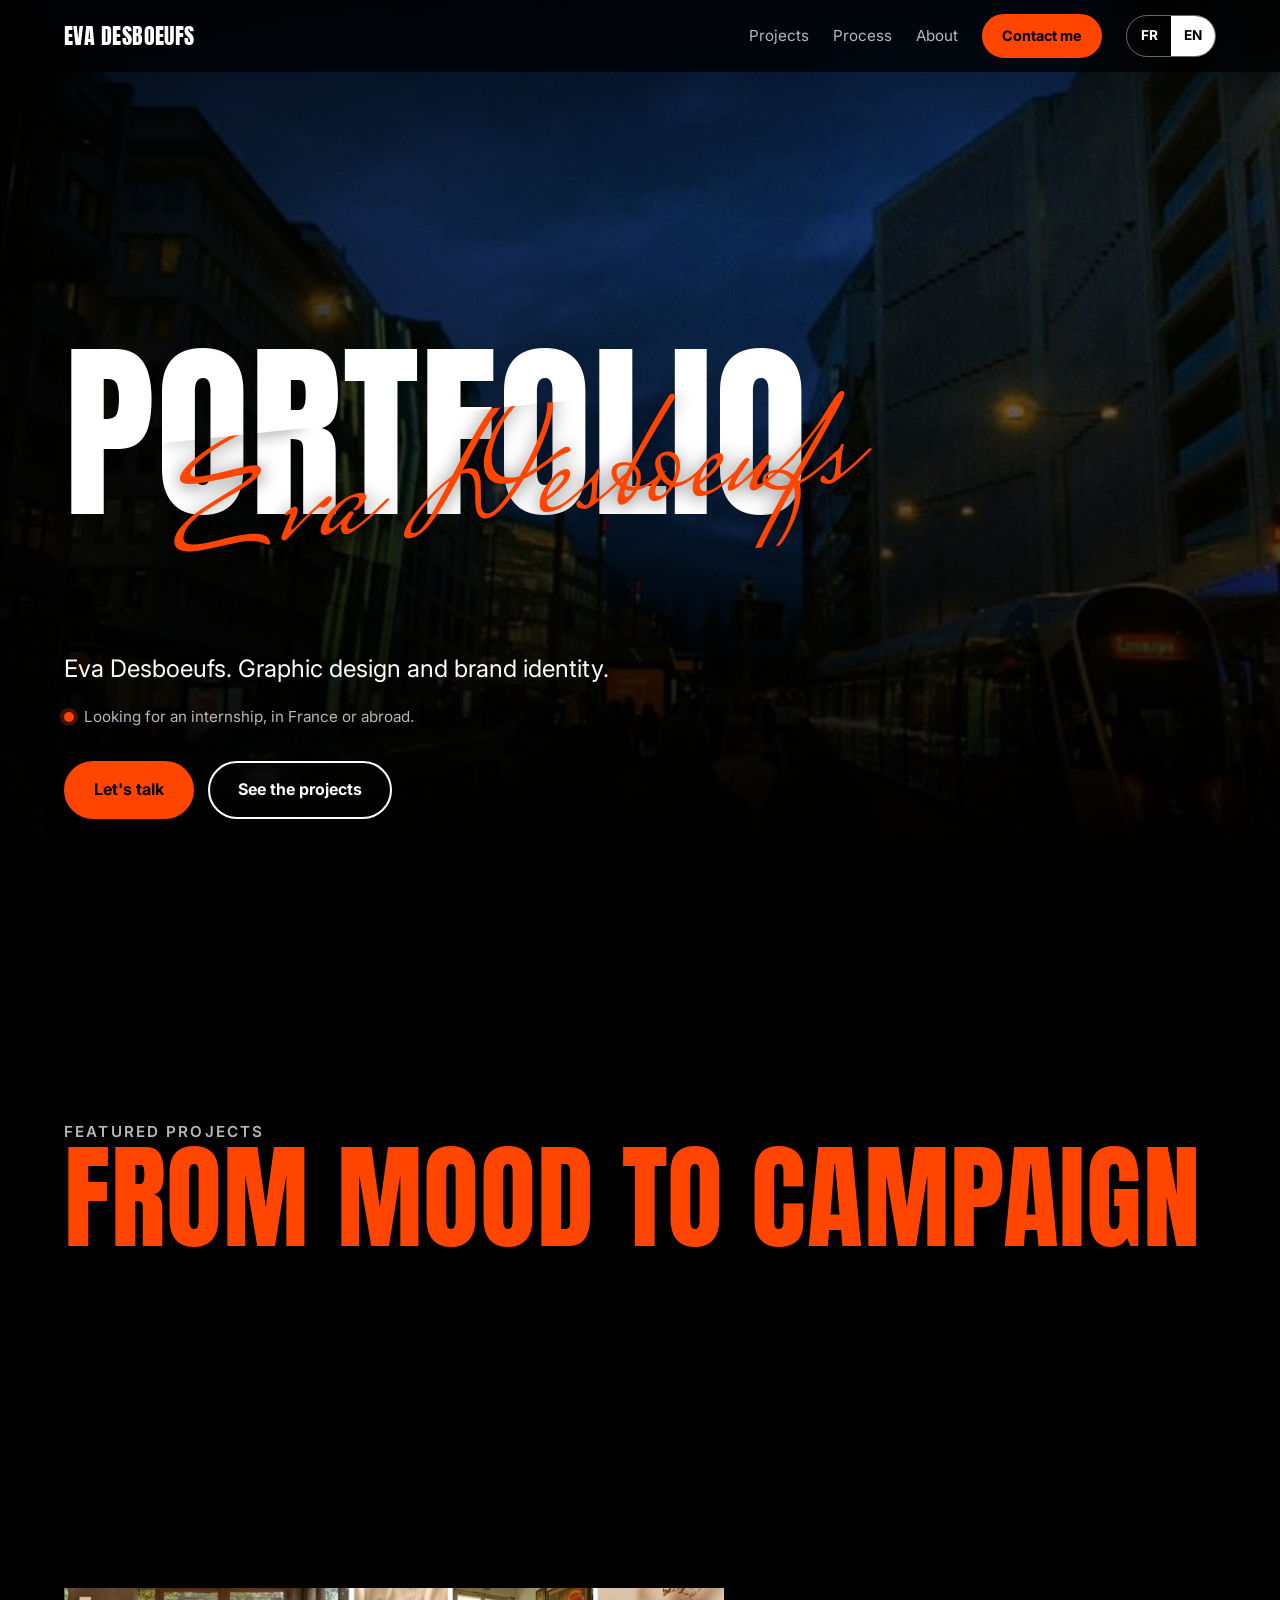
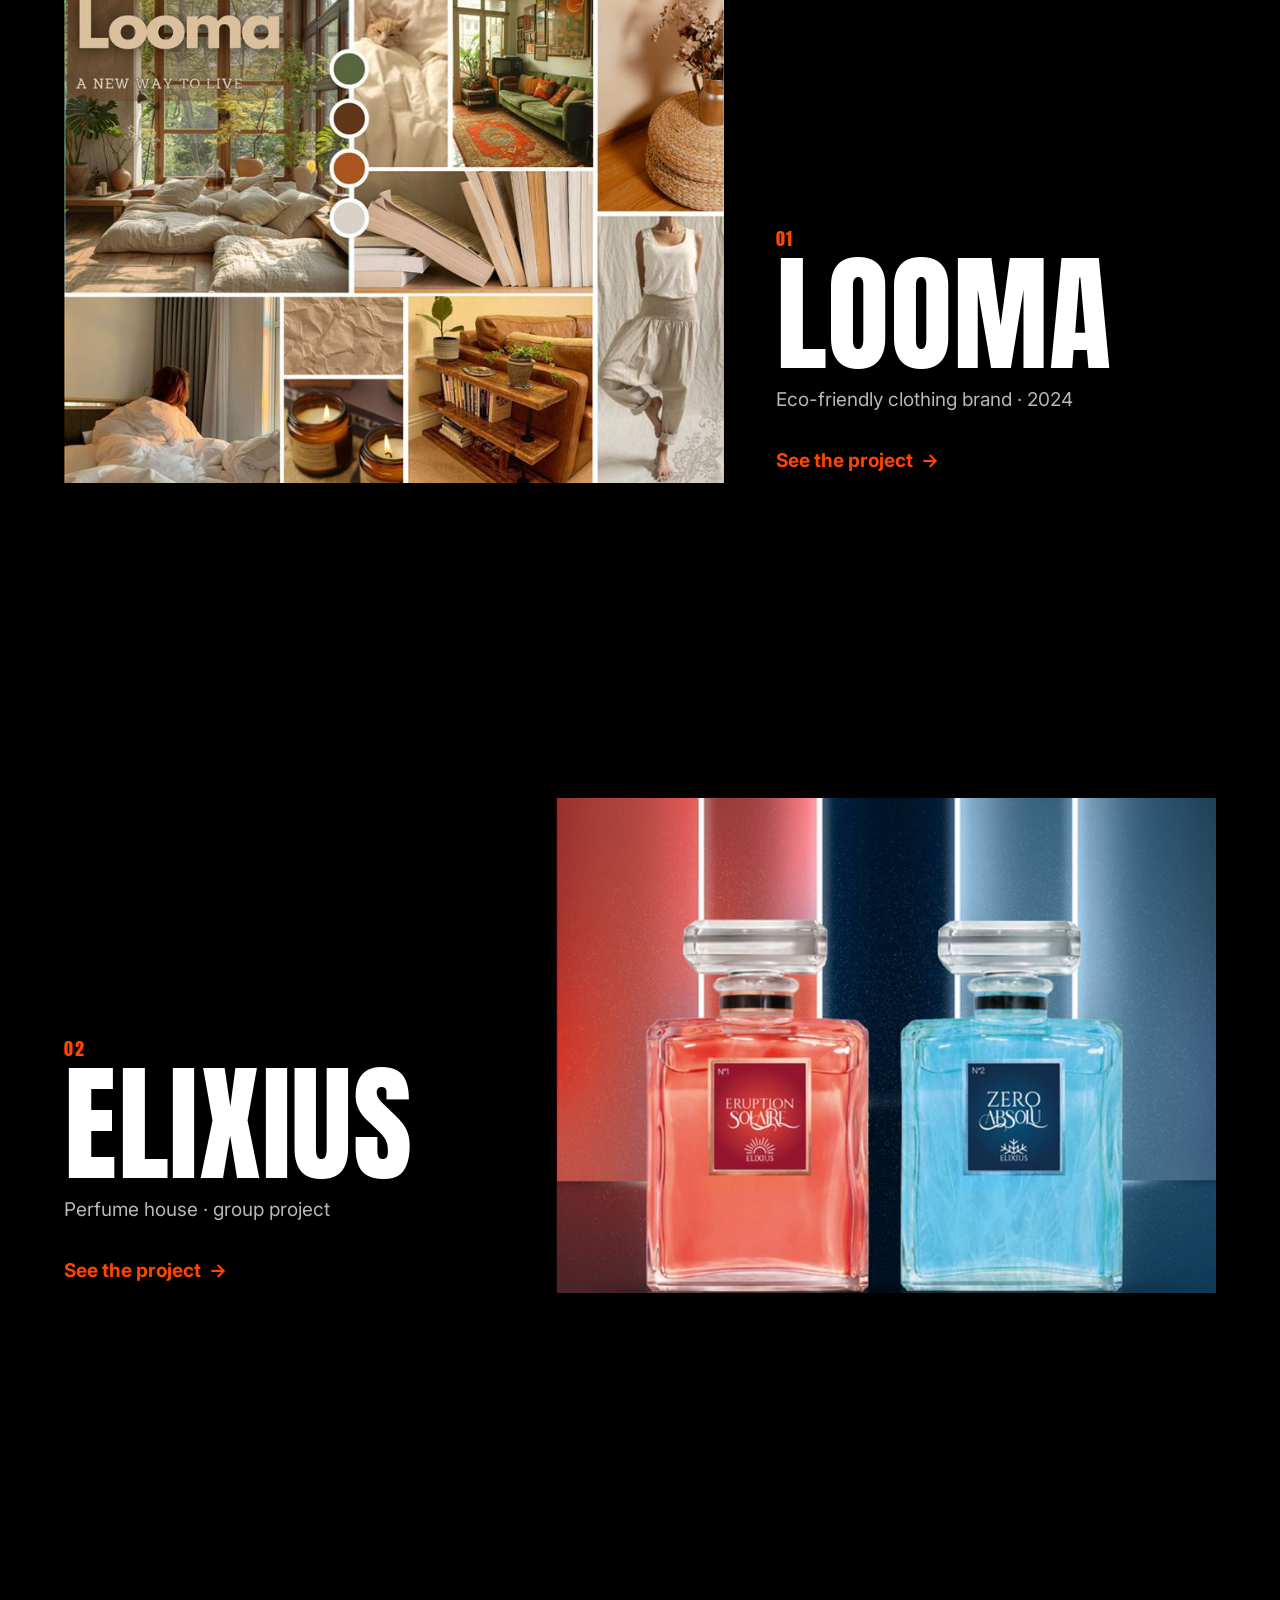
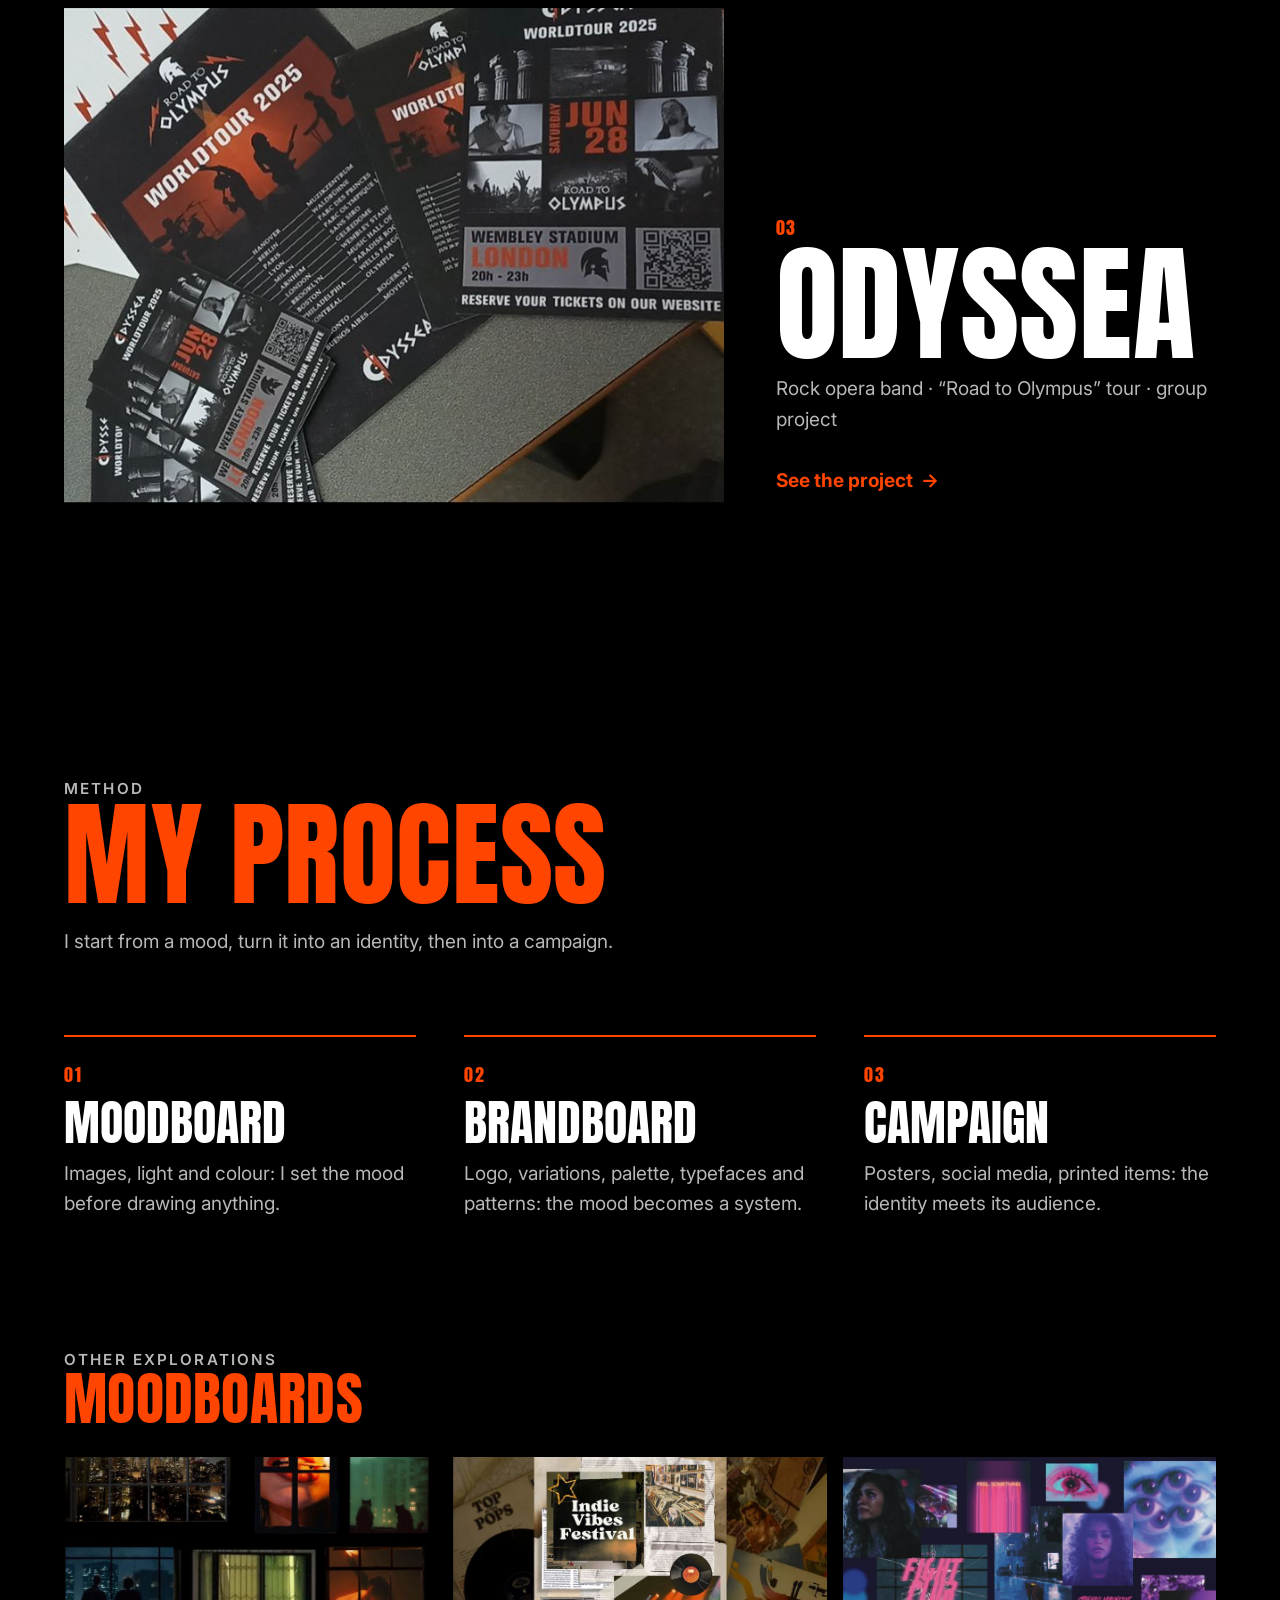
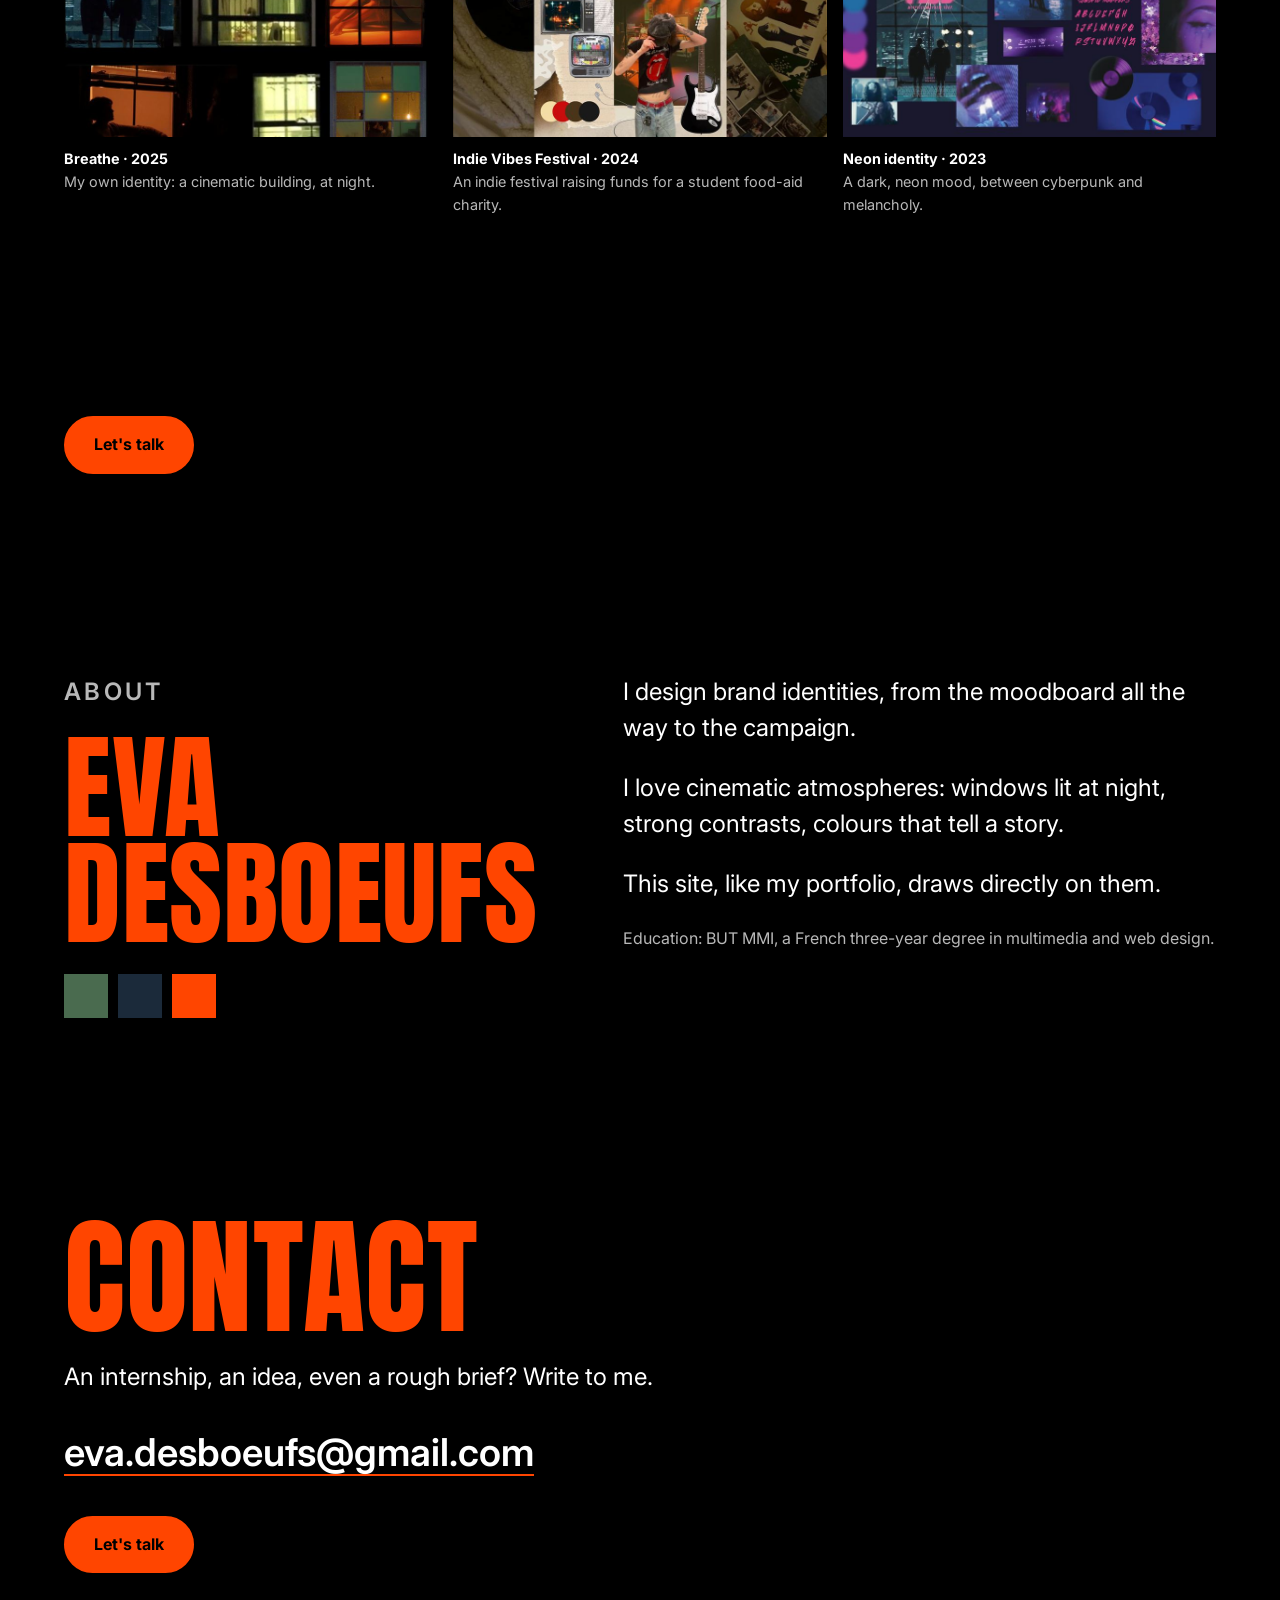
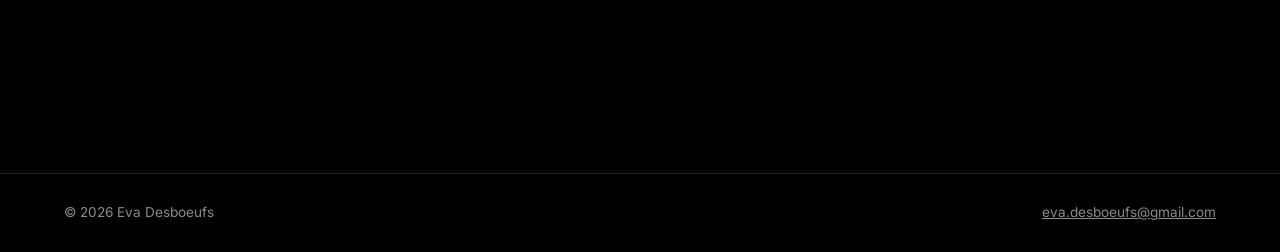
==== en/index.html @ 4890c5b7 "Ajoute la version anglaise complète" ====
<!doctype html>
<html lang="en">
<head>
  <meta charset="utf-8">
  <meta name="viewport" content="width=device-width, initial-scale=1">
  <title>Eva Desboeufs — Graphic design and brand identity</title>
  <meta name="description" content="Portfolio of Eva Desboeufs, graphic designer: brand identities, moodboards, brandboards and campaigns. Looking for an internship, in France or abroad.">
  <link rel="canonical" href="https://eva-desboeufs.github.io/en/">
  <link rel="alternate" hreflang="fr" href="https://eva-desboeufs.github.io/">
  <link rel="alternate" hreflang="en" href="https://eva-desboeufs.github.io/en/">
  <link rel="alternate" hreflang="x-default" href="https://eva-desboeufs.github.io/">

  <meta property="og:type" content="website">
  <meta property="og:locale" content="en_GB">
  <meta property="og:site_name" content="Eva Desboeufs">
  <meta property="og:title" content="Eva Desboeufs — Graphic design and brand identity">
  <meta property="og:description" content="Moodboards, brandboards and campaigns. Looking for an internship, in France or abroad.">
  <meta property="og:url" content="https://eva-desboeufs.github.io/en/">
  <meta property="og:image" content="https://eva-desboeufs.github.io/assets/img/og-image.jpg">
  <meta name="twitter:card" content="summary_large_image">
  <meta name="theme-color" content="#000000">
  <link rel="icon" href="../assets/img/favicon.svg" type="image/svg+xml">

  <link rel="preconnect" href="https://fonts.googleapis.com">
  <link rel="preconnect" href="https://fonts.gstatic.com" crossorigin>
  <link rel="stylesheet" href="https://fonts.googleapis.com/css2?family=Anton&family=Inter:wght@400;600;700&family=Mrs+Saint+Delafield&display=swap">
  <link rel="stylesheet" href="../assets/css/style.css">
  <script>document.documentElement.classList.add("js")</script>
  <script src="../assets/js/main.js" defer></script>
</head>
<body>
  <a class="skip-link" href="#content">Skip to content</a>

  <header class="site-header">
    <a class="site-header__name" href="./">Eva Desboeufs</a>
    <nav class="site-nav" aria-label="Main navigation">
      <a href="#projects">Projects</a>
      <a href="#process">Process</a>
      <a href="#about">About</a>
    </nav>
    <a class="btn btn--small" href="mailto:eva.desboeufs@gmail.com">Contact me</a>
    <div class="lang-switch" aria-label="Language">
      <a href="../" hreflang="fr" lang="fr" data-lang-switch>FR</a>
      <span aria-current="true">EN</span>
    </div>
  </header>

  <main id="content">
    <!-- 1. Hero -->
    <section class="hero">
      <div class="hero__bg">
        <img src="../assets/img/accueil-ville-nuit.jpg" alt="" fetchpriority="high">
      </div>
      <div class="hero__inner">
        <h1 class="hero__title">
          <span class="title-xl">Portfolio</span>
          <span class="signature">Eva Desboeufs</span>
        </h1>
        <p class="hero__lead">Eva Desboeufs. Graphic design and brand identity.</p>
        <!-- TODO: add internship length and start date once known -->
        <p class="hero__status">Looking for an internship, in France or abroad.</p>
        <div class="hero__actions">
          <a class="btn" href="mailto:eva.desboeufs@gmail.com">Let's talk</a>
          <a class="btn btn--ghost" href="#projects">See the projects</a>
        </div>
      </div>
    </section>

    <!-- 2. Featured projects -->
    <section class="section" id="projects" aria-labelledby="projects-title">
      <div class="container">
        <div class="section__head reveal">
          <p class="eyebrow">Featured projects</p>
          <h2 class="title-l" id="projects-title">From mood to campaign</h2>
        </div>

        <article class="feature">
          <a class="feature__media reveal" href="projects/looma/" aria-label="See the Looma project">
            <img src="../assets/img/looma-moodboard-800.jpg" srcset="../assets/img/looma-moodboard-800.jpg 800w, ../assets/img/looma-moodboard.jpg 1600w" sizes="(min-width: 900px) 60vw, 100vw" loading="lazy" decoding="async" alt="Looma moodboard: sunlit interior, linen cushions, plants, candles and beige harem trousers.">
          </a>
          <div class="reveal">
            <span class="feature__num">01</span>
            <h3 class="title-xl feature__title">Looma</h3>
            <p class="feature__tag">Eco-friendly clothing brand · 2024</p>
            <a class="feature__link" href="projects/looma/">See the project <span aria-hidden="true">→</span></a>
          </div>
        </article>

        <article class="feature">
          <a class="feature__media reveal" href="projects/elixius/" aria-label="See the Elixius project">
            <img src="../assets/img/elixius-campagne-contraste-800.jpg" srcset="../assets/img/elixius-campagne-contraste-800.jpg 800w, ../assets/img/elixius-campagne-contraste.jpg 1600w" sizes="(min-width: 900px) 60vw, 100vw" loading="lazy" decoding="async" alt="Elixius “Contrast Collection” poster: a red bottle and a blue bottle between neon lights." style="object-position: 50% 45%">
          </a>
          <div class="reveal">
            <span class="feature__num">02</span>
            <h3 class="title-xl feature__title">Elixius</h3>
            <p class="feature__tag">Perfume house · group project</p>
            <a class="feature__link" href="projects/elixius/">See the project <span aria-hidden="true">→</span></a>
          </div>
        </article>

        <article class="feature">
          <a class="feature__media reveal" href="projects/odyssea/" aria-label="See the Odyssea project">
            <img src="../assets/img/odyssea-campagne-flyers-800.jpg" srcset="../assets/img/odyssea-campagne-flyers-800.jpg 800w, ../assets/img/odyssea-campagne-flyers.jpg 1600w" sizes="(min-width: 900px) 60vw, 100vw" loading="lazy" decoding="async" alt="Printed flyers for the Odyssea “Road to Olympus” tour, black and orange.">
          </a>
          <div class="reveal">
            <span class="feature__num">03</span>
            <h3 class="title-xl feature__title">Odyssea</h3>
            <p class="feature__tag">Rock opera band · “Road to Olympus” tour · group project</p>
            <a class="feature__link" href="projects/odyssea/">See the project <span aria-hidden="true">→</span></a>
          </div>
        </article>
      </div>
    </section>

    <!-- 3. Process -->
    <section class="section" id="process" aria-labelledby="process-title">
      <div class="container">
        <div class="section__head reveal">
          <p class="eyebrow">Method</p>
          <h2 class="title-l" id="process-title">My process</h2>
          <p>I start from a mood, turn it into an identity, then into a campaign.</p>
        </div>
        <ol class="steps">
          <li class="reveal">
            <h3>Moodboard</h3>
            <p>Images, light and colour: I set the mood before drawing anything.</p>
          </li>
          <li class="reveal">
            <h3>Brandboard</h3>
            <p>Logo, variations, palette, typefaces and patterns: the mood becomes a system.</p>
          </li>
          <li class="reveal">
            <h3>Campaign</h3>
            <p>Posters, social media, printed items: the identity meets its audience.</p>
          </li>
        </ol>
        <div class="section__head reveal" style="margin: clamp(80px, 10vw, 140px) 0 32px;">
          <p class="eyebrow">Other explorations</p>
          <h2 class="title-m">Moodboards</h2>
        </div>
        <div class="strip">
          <figure class="reveal">
            <img src="../assets/img/breathe-moodboard-800.jpg" loading="lazy" decoding="async" alt="Breathe moodboard: lit apartment windows at night, silhouettes, orange, green and midnight blue tones.">
            <figcaption><strong>Breathe · 2025</strong>My own identity: a cinematic building, at night.</figcaption>
          </figure>
          <figure class="reveal">
            <img src="../assets/img/indie-vibes-moodboard-800.jpg" loading="lazy" decoding="async" alt="Indie Vibes Festival moodboard: vinyl records, newspaper clippings, retro TVs and a guitar.">
            <figcaption><strong>Indie Vibes Festival · 2024</strong>An indie festival raising funds for a student food-aid charity.</figcaption>
          </figure>
          <figure class="reveal">
            <img src="../assets/img/neon-2023-moodboard-800.jpg" loading="lazy" decoding="async" alt="2023 neon moodboard: pensive portraits, purple and pink lights, cyberpunk mood.">
            <figcaption><strong>Neon identity · 2023</strong>A dark, neon mood, between cyberpunk and melancholy.</figcaption>
          </figure>
        </div>
      </div>
    </section>

    <div class="section">
      <div class="container reveal">
        <a class="btn" href="mailto:eva.desboeufs@gmail.com">Let's talk</a>
      </div>
    </div>

    <!-- 4. About -->
    <section class="section" id="about" aria-labelledby="about-title">
      <div class="container about">
        <div class="reveal">
          <p class="eyebrow">About</p>
          <h2 class="title-l" id="about-title">Eva Desboeufs</h2>
          <div class="swatches" aria-hidden="true">
            <span style="background: var(--green)"></span>
            <span style="background: var(--night)"></span>
            <span style="background: var(--orange)"></span>
          </div>
        </div>
        <div class="reveal">
          <p>I design brand identities, from the moodboard all the way to the campaign.</p>
          <p>I love cinematic atmospheres: windows lit at night, strong contrasts, colours that tell a story.</p>
          <p>This site, like my portfolio, draws directly on them.</p>
          <p class="muted">Education: BUT MMI, a French three-year degree in multimedia and web design.</p>
        </div>
      </div>
    </section>

    <!-- 5. Contact -->
    <section class="section contact" id="contact" aria-labelledby="contact-title">
      <div class="container reveal">
        <h2 class="title-l contact__title" id="contact-title">Contact</h2>
        <p class="hero__lead" style="margin-top: 24px">An internship, an idea, even a rough brief? Write to me.</p>
        <a class="contact__mail" href="mailto:eva.desboeufs@gmail.com">eva.desboeufs@gmail.com</a>
        <div class="contact__links">
          <a class="btn" href="mailto:eva.desboeufs@gmail.com">Let's talk</a>
          <!-- TODO: add the CV once provided:
          <a class="btn btn--ghost" href="../assets/cv/eva-desboeufs-cv-en.pdf">Download my CV</a> -->
        </div>
      </div>
    </section>
  </main>

  <footer class="site-footer">
    <span>© 2026 Eva Desboeufs</span>
    <a href="mailto:eva.desboeufs@gmail.com">eva.desboeufs@gmail.com</a>
  </footer>
</body>
</html>
---- assets/css/style.css ----
/* =========================================================
   Portfolio Eva Desboeufs — feuille de style unique
   Couleurs et polices modifiables dans :root ci-dessous.
   ========================================================= */

:root {
  --black: #000;
  --white: #fff;
  --grey: #b8b8b8;
  --orange: #ff4500;
  --green: #4a6b4f;      /* touche secondaire « Breathe » */
  --night: #1b2a3a;      /* touche secondaire « Breathe » */
  --project: var(--orange); /* redéfinie sur chaque page projet */

  --font-title: "Anton", "Bebas Neue", Impact, sans-serif;
  --font-body: "Inter", system-ui, -apple-system, "Segoe UI", sans-serif;
  --font-script: "Mrs Saint Delafield", "Brush Script MT", cursive;

  --gutter: clamp(16px, 5vw, 64px);
  --max: 1280px;
  --space: clamp(96px, 16vw, 200px);
}

*, *::before, *::after { box-sizing: border-box; }

html { scroll-behavior: smooth; }
@media (prefers-reduced-motion: reduce) { html { scroll-behavior: auto; } }

body {
  margin: 0;
  background: var(--black);
  color: var(--white);
  font-family: var(--font-body);
  font-size: clamp(16px, 1.1vw + 10px, 19px);
  line-height: 1.6;
  -webkit-font-smoothing: antialiased;
  overflow-x: hidden;
}

img { display: block; max-width: 100%; height: auto; }

a { color: inherit; }
a:focus-visible, button:focus-visible {
  outline: 3px solid var(--orange);
  outline-offset: 3px;
}

.skip-link {
  position: absolute; left: 16px; top: -100px; z-index: 100;
  background: var(--orange); color: var(--black); padding: 10px 16px; font-weight: 700;
}
.skip-link:focus { top: 16px; }

.visually-hidden {
  position: absolute; width: 1px; height: 1px; overflow: hidden;
  clip: rect(0 0 0 0); white-space: nowrap;
}

/* ---------- Titres ---------- */
.title-xl, .title-l, .title-m {
  font-family: var(--font-title);
  font-weight: 400;
  text-transform: uppercase;
  line-height: .92;
  letter-spacing: .005em;
  margin: 0;
}
.title-xl { font-size: clamp(64px, 15vw, 220px); }
.title-l  { font-size: clamp(48px, 9vw, 128px); color: var(--orange); }
.title-m  { font-size: clamp(32px, 4.5vw, 60px); color: var(--orange); }

.eyebrow {
  font-weight: 600; font-size: .8em; letter-spacing: .14em;
  text-transform: uppercase; color: var(--grey); margin: 0 0 16px;
}

/* ---------- Boutons ---------- */
.btn {
  display: inline-flex; align-items: center; justify-content: center; gap: .6em;
  min-height: 52px; padding: 14px 28px;
  background: var(--orange); color: var(--black);
  font-weight: 700; font-size: 1rem; text-decoration: none;
  border: 2px solid var(--orange); border-radius: 999px;
  transition: background .2s, color .2s, transform .2s;
}
.btn:hover { background: transparent; color: var(--orange); }
.btn--ghost { background: transparent; color: var(--white); border-color: var(--white); }
.btn--ghost:hover { border-color: var(--orange); }
.btn--small { min-height: 44px; padding: 8px 18px; font-size: .9rem; }

/* ---------- En-tête ---------- */
.site-header {
  position: fixed; inset: 0 0 auto 0; z-index: 50;
  display: flex; align-items: center; gap: 24px;
  padding: 14px var(--gutter);
  background: rgba(0,0,0,.72);
  -webkit-backdrop-filter: blur(10px); backdrop-filter: blur(10px);
}
.site-header__name {
  font-family: var(--font-title); text-transform: uppercase; font-size: 22px;
  text-decoration: none; letter-spacing: .02em; margin-right: auto;
}
.site-nav { display: flex; gap: 24px; }
.site-nav a { text-decoration: none; font-size: .95rem; color: var(--grey); }
.site-nav a:hover { color: var(--white); }

.lang-switch {
  display: inline-flex; border: 1px solid rgba(255,255,255,.4); border-radius: 999px;
  font-size: .85rem; font-weight: 700; overflow: hidden;
}
.lang-switch a, .lang-switch span {
  display: inline-flex; align-items: center; justify-content: center;
  min-width: 44px; min-height: 40px; padding: 0 10px; text-decoration: none;
}
.lang-switch [aria-current] { background: var(--white); color: var(--black); }
.lang-switch a:hover { color: var(--orange); }

@media (max-width: 760px) {
  .site-nav { display: none; }
  .site-header { gap: 10px; }
  .site-header .btn--small { padding: 8px 14px; }
}
@media (max-width: 420px) {
  .site-header { padding-inline: 12px; gap: 8px; }
  .site-header__name { font-size: 17px; }
  .site-header .btn--small { padding: 8px 12px; font-size: .82rem; }
  .lang-switch a, .lang-switch span { min-width: 40px; padding: 0 6px; }
}
.btn { white-space: nowrap; }

/* ---------- Accueil : accroche ---------- */
.hero {
  position: relative; min-height: 100svh;
  display: flex; align-items: flex-end;
  padding: 120px var(--gutter) clamp(48px, 9vh, 96px);
  overflow: hidden;
}
.hero__bg {
  position: absolute; inset: 0; z-index: -1;
}
.hero__bg img { width: 100%; height: 100%; object-fit: cover; object-position: 60% 60%; }
.hero__bg::after {
  content: ""; position: absolute; inset: 0;
  background:
    linear-gradient(to top, #000 4%, rgba(0,0,0,.55) 45%, rgba(0,0,0,.35) 75%, rgba(0,0,0,.7)),
    linear-gradient(to right, rgba(0,0,0,.65), rgba(0,0,0,0) 70%);
}
.hero__inner { width: 100%; max-width: var(--max); margin: 0 auto; }
.hero__title { position: relative; display: inline-block; }
.signature {
  font-family: var(--font-script); color: var(--orange);
  font-size: clamp(64px, 13vw, 200px); line-height: 1; font-weight: 400;
  display: block;
  position: absolute; left: 14%; bottom: -.5em;
  text-shadow: 0 2px 18px rgba(0,0,0,.6);
  white-space: nowrap; transform: rotate(-6deg); transform-origin: left;
  pointer-events: none;
}
.hero__lead {
  margin: clamp(56px, 8vw, 110px) 0 0; max-width: 34em;
  font-size: clamp(18px, 1.6vw + 8px, 24px); line-height: 1.45;
}
.hero__status {
  display: inline-flex; align-items: center; gap: 10px;
  margin: 18px 0 32px; color: var(--grey); font-size: .95rem;
}
.hero__status::before {
  content: ""; width: 10px; height: 10px; border-radius: 50%;
  background: var(--orange); box-shadow: 0 0 0 4px rgba(255,69,0,.25);
}
.hero__actions { display: flex; flex-wrap: wrap; gap: 14px; }

/* Effet signature : le nom se « trace » de gauche à droite, une fois */
.js .signature { clip-path: inset(0 100% 0 0); animation: write 1.8s .5s cubic-bezier(.6,.1,.3,1) forwards; }
@keyframes write { to { clip-path: inset(0 -10% 0 0); } }

/* ---------- Sections ---------- */
.section { padding: var(--space) var(--gutter) 0; }
.container { max-width: var(--max); margin: 0 auto; }
.section__head { margin-bottom: clamp(40px, 6vw, 80px); }
.section__head p { color: var(--grey); max-width: 36em; margin: 20px 0 0; }

/* Projets phares : un par écran */
.feature {
  display: grid; gap: clamp(24px, 4vw, 56px);
  grid-template-columns: 1fr; align-items: end;
  min-height: 90svh; padding: 6vh 0;
}
@media (min-width: 900px) {
  .feature { grid-template-columns: 1.5fr 1fr; }
  .feature:nth-of-type(even) { grid-template-columns: 1fr 1.5fr; }
  .feature:nth-of-type(even) .feature__media { order: 2; }
}
.feature__media {
  display: block; overflow: hidden; position: relative;
  outline: 1px solid transparent; transition: outline-color .3s, box-shadow .3s;
}
.feature__media img {
  width: 100%; aspect-ratio: 4 / 3; object-fit: cover;
  transition: transform .8s cubic-bezier(.2,.7,.2,1);
}
.feature__media:hover img, .feature__media:focus-visible img { transform: scale(1.04); }
.feature__media:hover, .feature__media:focus-visible { box-shadow: 0 0 0 2px var(--orange), 0 0 40px rgba(255,69,0,.35); }
.feature__num { font-family: var(--font-title); color: var(--orange); font-size: 1.1rem; letter-spacing: .1em; }
.feature__title { font-size: clamp(56px, 10vw, 140px); color: var(--white); }
.feature__tag { color: var(--grey); margin: 12px 0 24px; }
.feature__link {
  color: var(--orange); font-weight: 700; text-decoration: none;
  display: inline-flex; align-items: center; gap: 8px; min-height: 44px;
}
.feature__link:hover { text-decoration: underline; text-underline-offset: 4px; }

/* Processus */
.steps {
  list-style: none; padding: 0; margin: 0;
  display: grid; gap: clamp(32px, 4vw, 48px);
  grid-template-columns: repeat(auto-fit, minmax(240px, 1fr));
  counter-reset: step;
}
.steps li { border-top: 2px solid var(--orange); padding-top: 24px; }
.steps li::before {
  counter-increment: step; content: "0" counter(step);
  font-family: var(--font-title); color: var(--orange); font-size: 1.1rem; letter-spacing: .1em;
}
.steps h3 { font-family: var(--font-title); font-weight: 400; text-transform: uppercase; font-size: clamp(32px, 4vw, 48px); margin: 8px 0 12px; line-height: 1; }
.steps p { color: var(--grey); margin: 0; }

/* Explorations (autres moodboards) */
.strip {
  display: grid; gap: 16px;
  grid-template-columns: repeat(auto-fit, minmax(260px, 1fr));
}
.strip figure { margin: 0; }
.strip img { width: 100%; aspect-ratio: 4 / 3; object-fit: cover; }
.strip figcaption { color: var(--grey); font-size: .9rem; margin-top: 10px; }
.strip figcaption strong { color: var(--white); display: block; }

/* À propos */
.about { display: grid; gap: clamp(32px, 5vw, 80px); }
@media (min-width: 900px) { .about { grid-template-columns: 1fr 1.2fr; align-items: start; } }
.about p { font-size: clamp(18px, 1.4vw + 8px, 24px); line-height: 1.5; margin: 0 0 1em; }
.about .muted { color: var(--grey); font-size: 1rem; }
.swatches { display: flex; gap: 10px; margin-top: 28px; }
.swatches span { width: 44px; height: 44px; }

/* Contact / fin de page */
.contact { text-align: left; padding-bottom: var(--space); }
.contact__title { font-size: clamp(48px, 10vw, 150px); }
.contact__mail {
  display: inline-block; margin: 28px 0 32px;
  font-size: clamp(20px, 3vw, 40px); font-weight: 600; color: var(--white);
  text-decoration: underline; text-decoration-color: var(--orange);
  text-underline-offset: 8px; text-decoration-thickness: 2px; word-break: break-word;
}
.contact__mail:hover { color: var(--orange); }
.contact__links { display: flex; flex-wrap: wrap; gap: 14px; }

.site-footer {
  border-top: 1px solid #222; padding: 28px var(--gutter);
  color: #8a8a8a; font-size: .85rem;
  display: flex; flex-wrap: wrap; gap: 12px; justify-content: space-between;
}
.site-footer a { color: inherit; }

/* ---------- Page projet ---------- */
.project-hero { position: relative; padding-top: 0; }
.project-hero__img { width: 100%; height: min(88svh, 900px); object-fit: cover; }
.project-hero__text {
  padding: 32px var(--gutter) 0; max-width: var(--max); margin: 0 auto;
}
.project-hero__text .title-xl { color: var(--white); }
.project-hero__meta { color: var(--grey); margin-top: 12px; }
.project-hero__meta b { color: var(--project); font-weight: 600; }

.context {
  max-width: 40em; font-size: clamp(19px, 1.5vw + 8px, 26px); line-height: 1.5;
}
.context p { margin: 0 0 1em; }

.chapter { padding-top: var(--space); }
.chapter__label {
  display: flex; align-items: baseline; gap: 16px; margin-bottom: 32px;
}
.chapter__label span { font-family: var(--font-title); color: var(--project); font-size: 1.2rem; letter-spacing: .1em; }
.chapter__label h2 { color: var(--orange); }
.chapter__intro { color: var(--grey); max-width: 36em; margin: -12px 0 36px; }

/* Rythme alterné : pleine largeur / deux côte à côte / détail */
.gallery { display: grid; gap: clamp(12px, 2vw, 24px); }
.gallery figure { margin: 0; overflow: hidden; background: #0d0d0d; }
.gallery img { width: 100%; height: 100%; object-fit: cover; transition: transform .8s cubic-bezier(.2,.7,.2,1); }
.gallery figure:hover img { transform: scale(1.025); }
.gallery--pair { grid-template-columns: 1fr; }
@media (min-width: 760px) { .gallery--pair { grid-template-columns: 1fr 1fr; } }
.gallery--trio { grid-template-columns: 1fr; }
@media (min-width: 760px) { .gallery--trio { grid-template-columns: repeat(3, 1fr); } }
.gallery--detail { max-width: 860px; margin-inline: auto; }
.gallery--contain img { object-fit: contain; }
.gallery + .gallery { margin-top: clamp(12px, 2vw, 24px); }

.project-swatches { display: flex; gap: 8px; margin-top: 24px; }
.project-swatches span { width: 36px; height: 36px; border: 1px solid rgba(255,255,255,.15); }

.next-project {
  display: flex; justify-content: space-between; flex-wrap: wrap; gap: 16px;
  padding-top: 32px; border-top: 1px solid #222; margin-top: 48px;
}
.next-project a { color: var(--grey); text-decoration: none; min-height: 44px; display: inline-flex; align-items: center; }
.next-project a:hover { color: var(--orange); }

/* ---------- Révélation au défilement ---------- */
.js .reveal { opacity: 0; transform: translateY(28px); transition: opacity .9s ease, transform .9s cubic-bezier(.2,.7,.2,1); }
.js .reveal.is-visible { opacity: 1; transform: none; }

/* ---------- Réduction des animations ---------- */
@media (prefers-reduced-motion: reduce) {
  *, *::before, *::after { animation: none !important; transition: none !important; }
  .js .reveal { opacity: 1; transform: none; }
  .js .signature { clip-path: none; }
  .feature__media:hover img, .gallery figure:hover img { transform: none; }
}
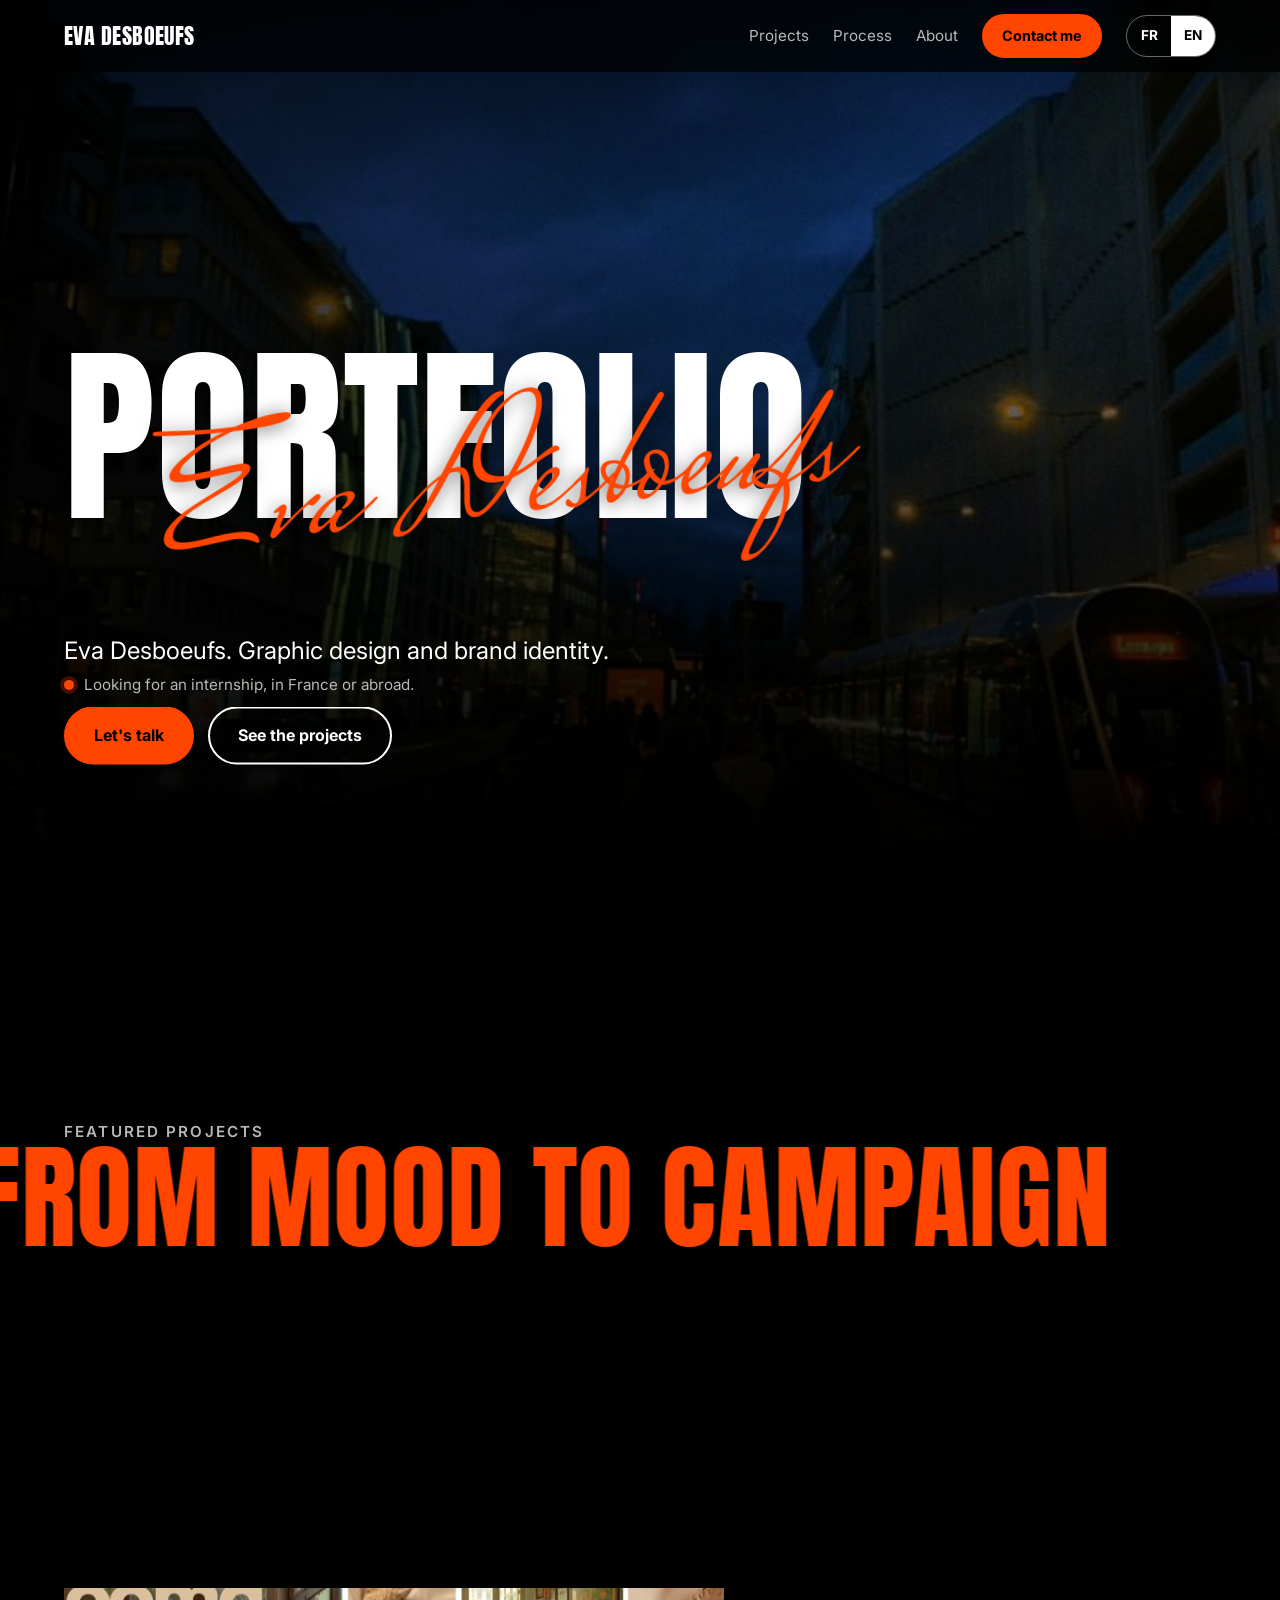
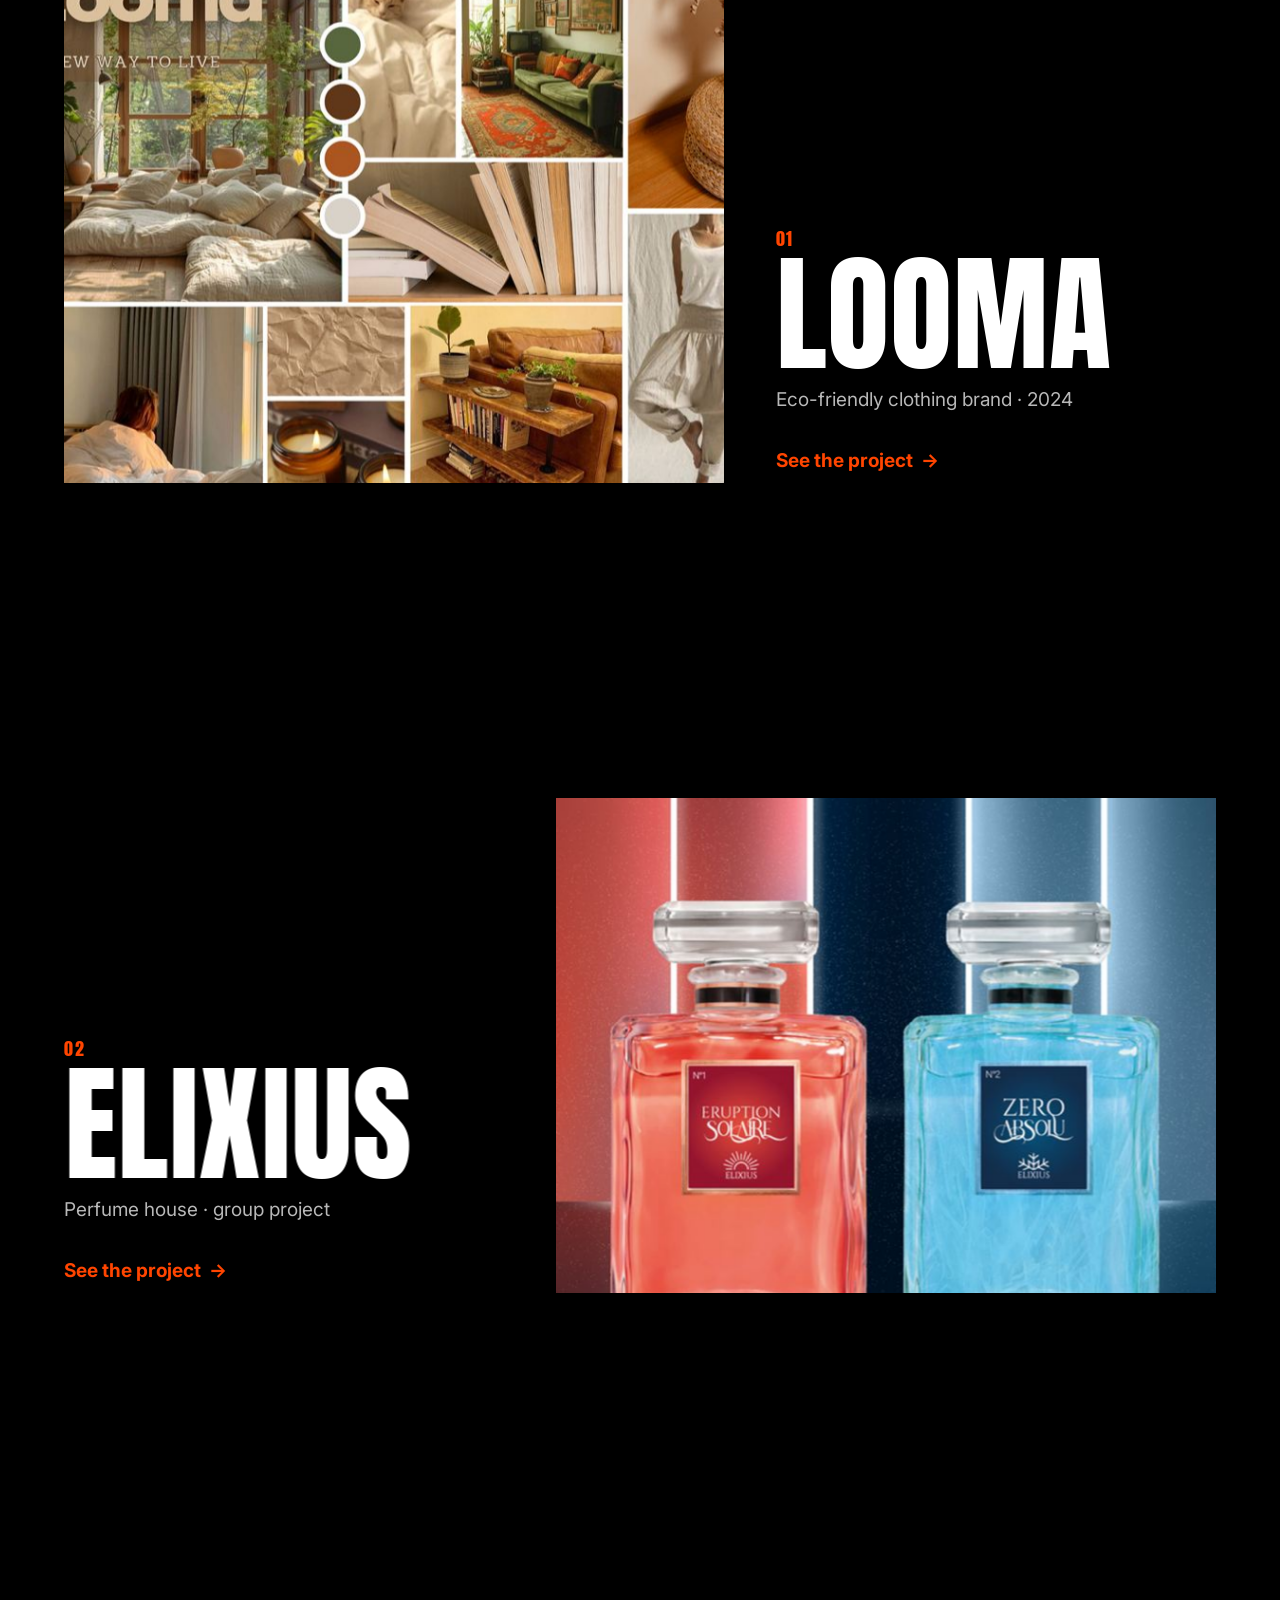
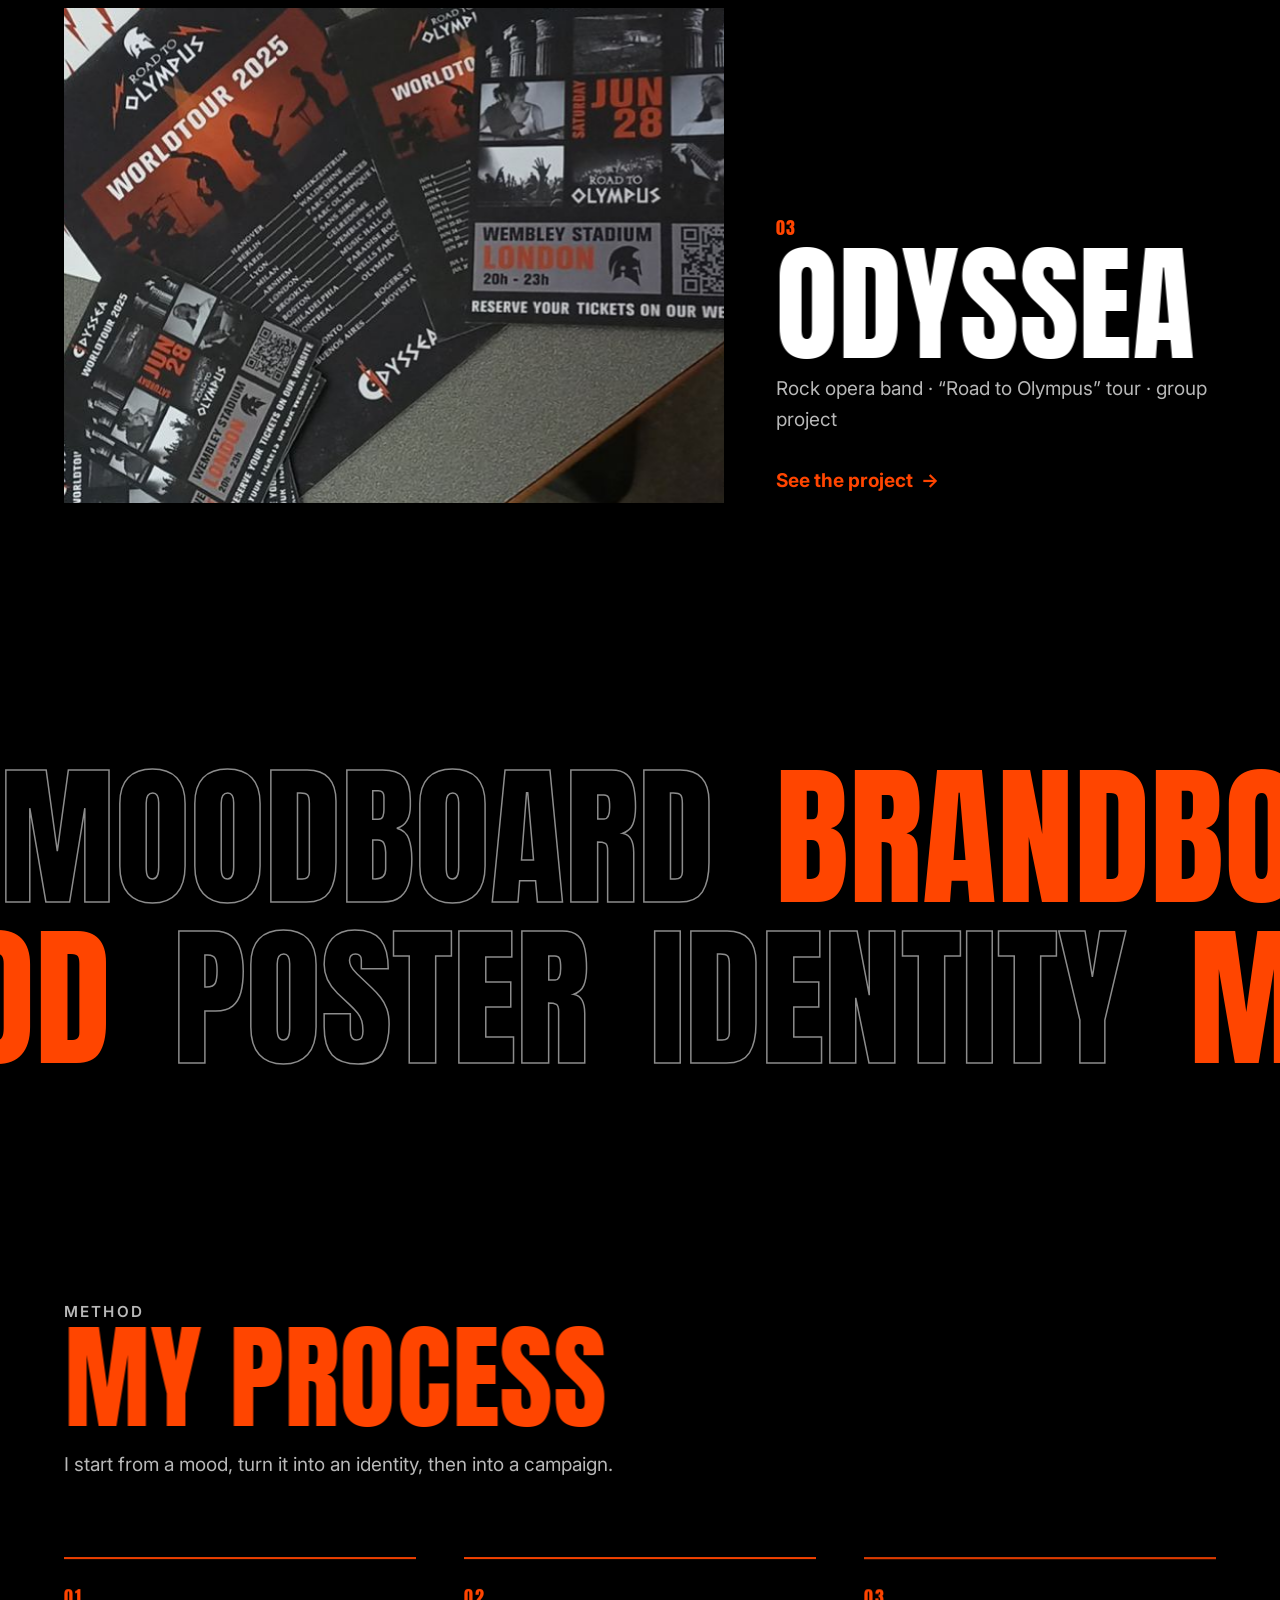
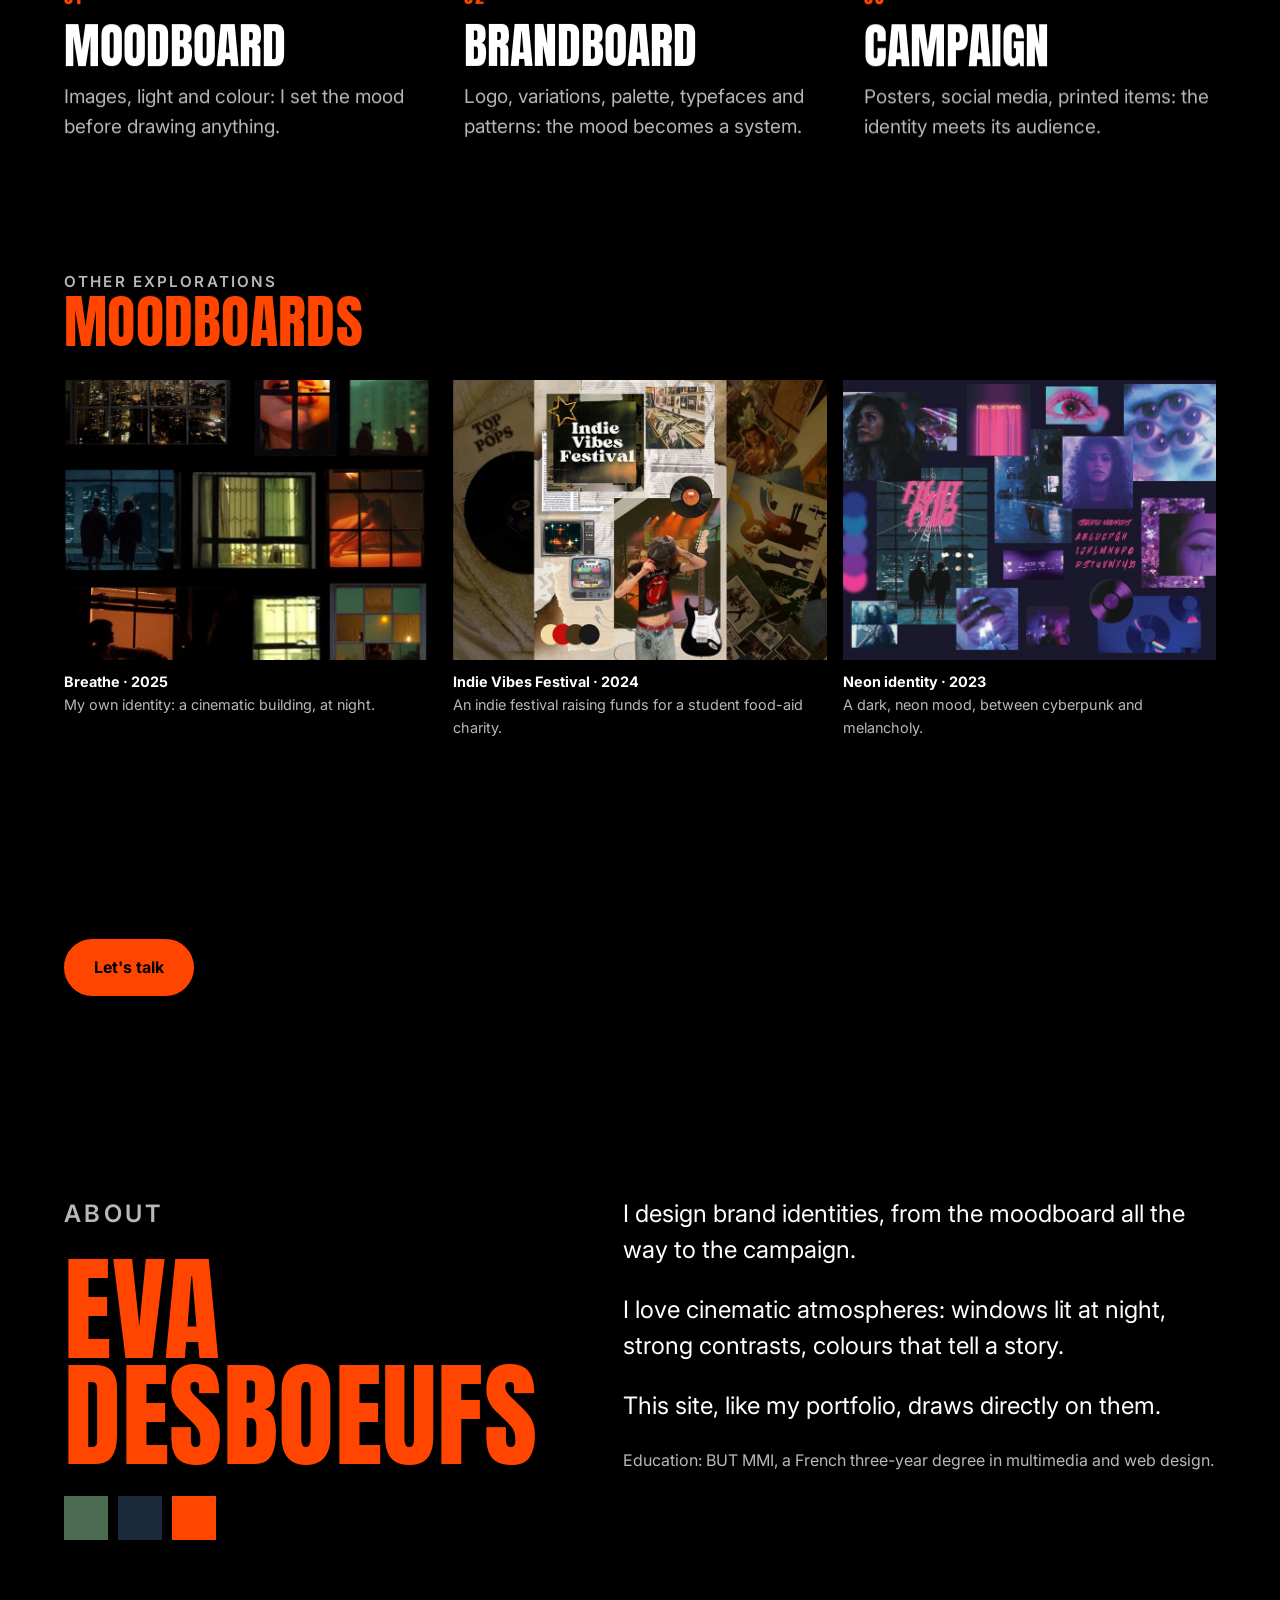
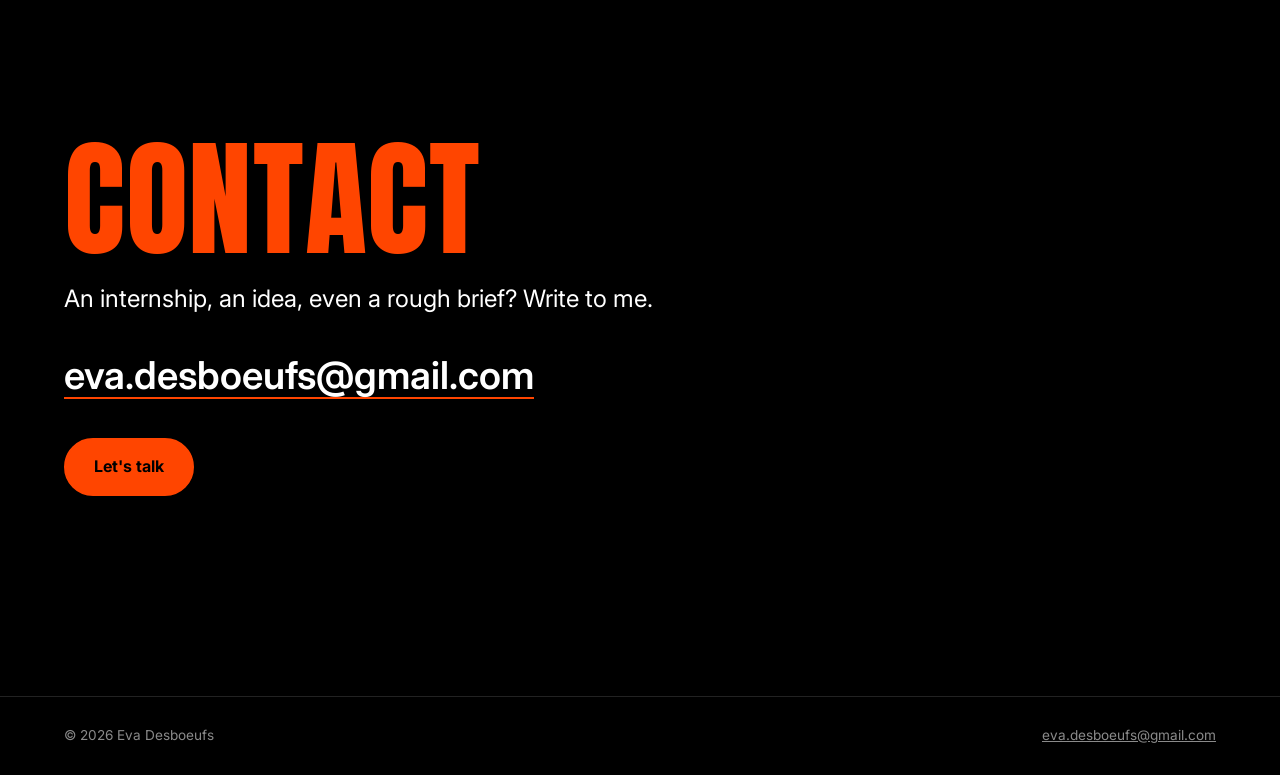
==== commit f45a52c3: "Rend le site plus dynamique et corrige le nom manuscrit coupé Images dévoilées en rideau (directions" ====
--- a/en/index.html
+++ b/en/index.html
@@ -111,6 +111,12 @@
         </article>
       </div>
     </section>
+
+    <!-- Band that moves with the page (decorative) -->
+    <div class="marquee" aria-hidden="true">
+      <div class="marquee__row marquee__row--a"><span>Moodboard</span><span>Brandboard</span><span>Campaign</span><span>Moodboard</span><span>Brandboard</span><span>Campaign</span></div>
+      <div class="marquee__row marquee__row--b"><span>Identity</span><span>Mood</span><span>Poster</span><span>Identity</span><span>Mood</span><span>Poster</span></div>
+    </div>
 
     <!-- 3. Process -->
     <section class="section" id="process" aria-labelledby="process-title">
--- a/assets/css/style.css
+++ b/assets/css/style.css
@@ -149,9 +149,9 @@
 .hero__title { position: relative; display: inline-block; }
 .signature {
   font-family: var(--font-script); color: var(--orange);
-  font-size: clamp(64px, 13vw, 200px); line-height: 1; font-weight: 400;
-  display: block;
-  position: absolute; left: 14%; bottom: -.5em;
+  font-size: clamp(64px, 13vw, 200px); line-height: 1.6; font-weight: 400;
+  display: block; padding: 0 .3em 0 .1em;
+  position: absolute; left: 12%; bottom: -.8em;
   text-shadow: 0 2px 18px rgba(0,0,0,.6);
   white-space: nowrap; transform: rotate(-6deg); transform-origin: left;
   pointer-events: none;
@@ -171,8 +171,8 @@
 .hero__actions { display: flex; flex-wrap: wrap; gap: 14px; }
 
 /* Effet signature : le nom se « trace » de gauche à droite, une fois */
-.js .signature { clip-path: inset(0 100% 0 0); animation: write 1.8s .5s cubic-bezier(.6,.1,.3,1) forwards; }
-@keyframes write { to { clip-path: inset(0 -10% 0 0); } }
+.js .signature { clip-path: inset(-60% 100% -60% -20%); animation: write 1.8s .5s cubic-bezier(.6,.1,.3,1) forwards; }
+@keyframes write { to { clip-path: inset(-60% -20% -60% -20%); } }
 
 /* ---------- Sections ---------- */
 .section { padding: var(--space) var(--gutter) 0; }
@@ -312,10 +312,68 @@
 .js .reveal { opacity: 0; transform: translateY(28px); transition: opacity .9s ease, transform .9s cubic-bezier(.2,.7,.2,1); }
 .js .reveal.is-visible { opacity: 1; transform: none; }
 
+/* ---------- Mouvement : apparitions d'images ----------
+   Le script ajoute .reveal-media et data-dir (up, left, right, down, center)
+   aux images. L'image se dévoile comme un rideau tout en dézoomant. */
+main { overflow-x: clip; }
+.js .reveal-media { clip-path: inset(100% 0 0 0); transition: clip-path 1.3s cubic-bezier(.77,0,.18,1); }
+.js .reveal-media[data-dir="left"]   { clip-path: inset(0 100% 0 0); }
+.js .reveal-media[data-dir="right"]  { clip-path: inset(0 0 0 100%); }
+.js .reveal-media[data-dir="down"]   { clip-path: inset(0 0 100% 0); }
+.js .reveal-media[data-dir="center"] { clip-path: inset(50% 50% 50% 50%); }
+.js .reveal-media.is-visible { clip-path: inset(0 0 0 0); }
+.js .reveal-media img { transform: scale(1.35); transition: transform 1.8s cubic-bezier(.2,.7,.2,1); }
+.js .reveal-media.is-visible img { transform: scale(var(--img-scale, 1)); }
+.js .feature__media.reveal-media img { --img-scale: 1.15; }  /* marge pour la parallaxe interne */
+.js .project-hero__media img { transform: scale(1.15); animation: hero-in 1.6s cubic-bezier(.2,.7,.2,1) both; }
+@keyframes hero-in { from { transform: scale(1.35); opacity: 0; } }
+.hero__title .title-xl { display: block; }
+.js .hero__bg img { animation: hero-in 2.2s cubic-bezier(.2,.7,.2,1) both; }
+.js .feature__media.reveal-media:hover img { transform: scale(1.2); }
+.js .gallery figure.reveal-media:hover img { transform: scale(1.03); }
+
+/* Textes qui glissent depuis le côté */
+.js .reveal[data-dir="left"]  { transform: translateX(-60px); }
+.js .reveal[data-dir="right"] { transform: translateX(60px); }
+.js .reveal.is-visible[data-dir] { transform: none; }
+
+/* Titres lettre par lettre */
+.split { display: inline-block; }
+.split .char { display: inline-block; white-space: pre; }
+.js .split .char {
+  transform: translateY(105%) rotate(6deg); opacity: 0;
+  transition: transform .9s cubic-bezier(.2,.8,.2,1), opacity .6s ease;
+  transition-delay: calc(var(--i) * 45ms);
+}
+.js .split.is-visible .char { transform: none; opacity: 1; }
+.split-mask { display: inline-block; overflow: hidden; padding: .06em .04em 0; margin: -.06em -.04em 0; vertical-align: bottom; }
+
+/* Parallaxe : le script règle --py / --px ; on utilise la propriété
+   « translate » pour ne pas gêner les autres transformations. */
+[data-speed], [data-x] { translate: var(--px, 0) var(--py, 0); will-change: translate; }
+.project-hero__media { overflow: hidden; }
+.project-hero__media img { display: block; }
+
+/* Bandeau qui défile avec la page, deux lignes en sens opposés */
+.marquee {
+  padding: var(--space) 0 0; overflow: hidden; user-select: none;
+}
+.marquee__row {
+  display: flex; gap: .4em; white-space: nowrap; width: max-content;
+  font-family: var(--font-title); text-transform: uppercase;
+  font-size: clamp(64px, 12vw, 180px); line-height: 1.05;
+}
+.marquee__row span { color: transparent; -webkit-text-stroke: 1.5px rgba(255,255,255,.55); }
+.marquee__row span:nth-child(3n+2) { color: var(--orange); -webkit-text-stroke: 0; }
+.marquee__row--b { margin-left: -60vw; }
+
 /* ---------- Réduction des animations ---------- */
 @media (prefers-reduced-motion: reduce) {
   *, *::before, *::after { animation: none !important; transition: none !important; }
   .js .reveal { opacity: 1; transform: none; }
   .js .signature { clip-path: none; }
+  .js .reveal-media, .js .reveal-media[data-dir] { clip-path: none; }
+  .js .reveal-media img, .js .reveal[data-dir], .js .split .char { transform: none; opacity: 1; }
+  [data-speed], [data-x] { translate: none; }
   .feature__media:hover img, .gallery figure:hover img { transform: none; }
 }
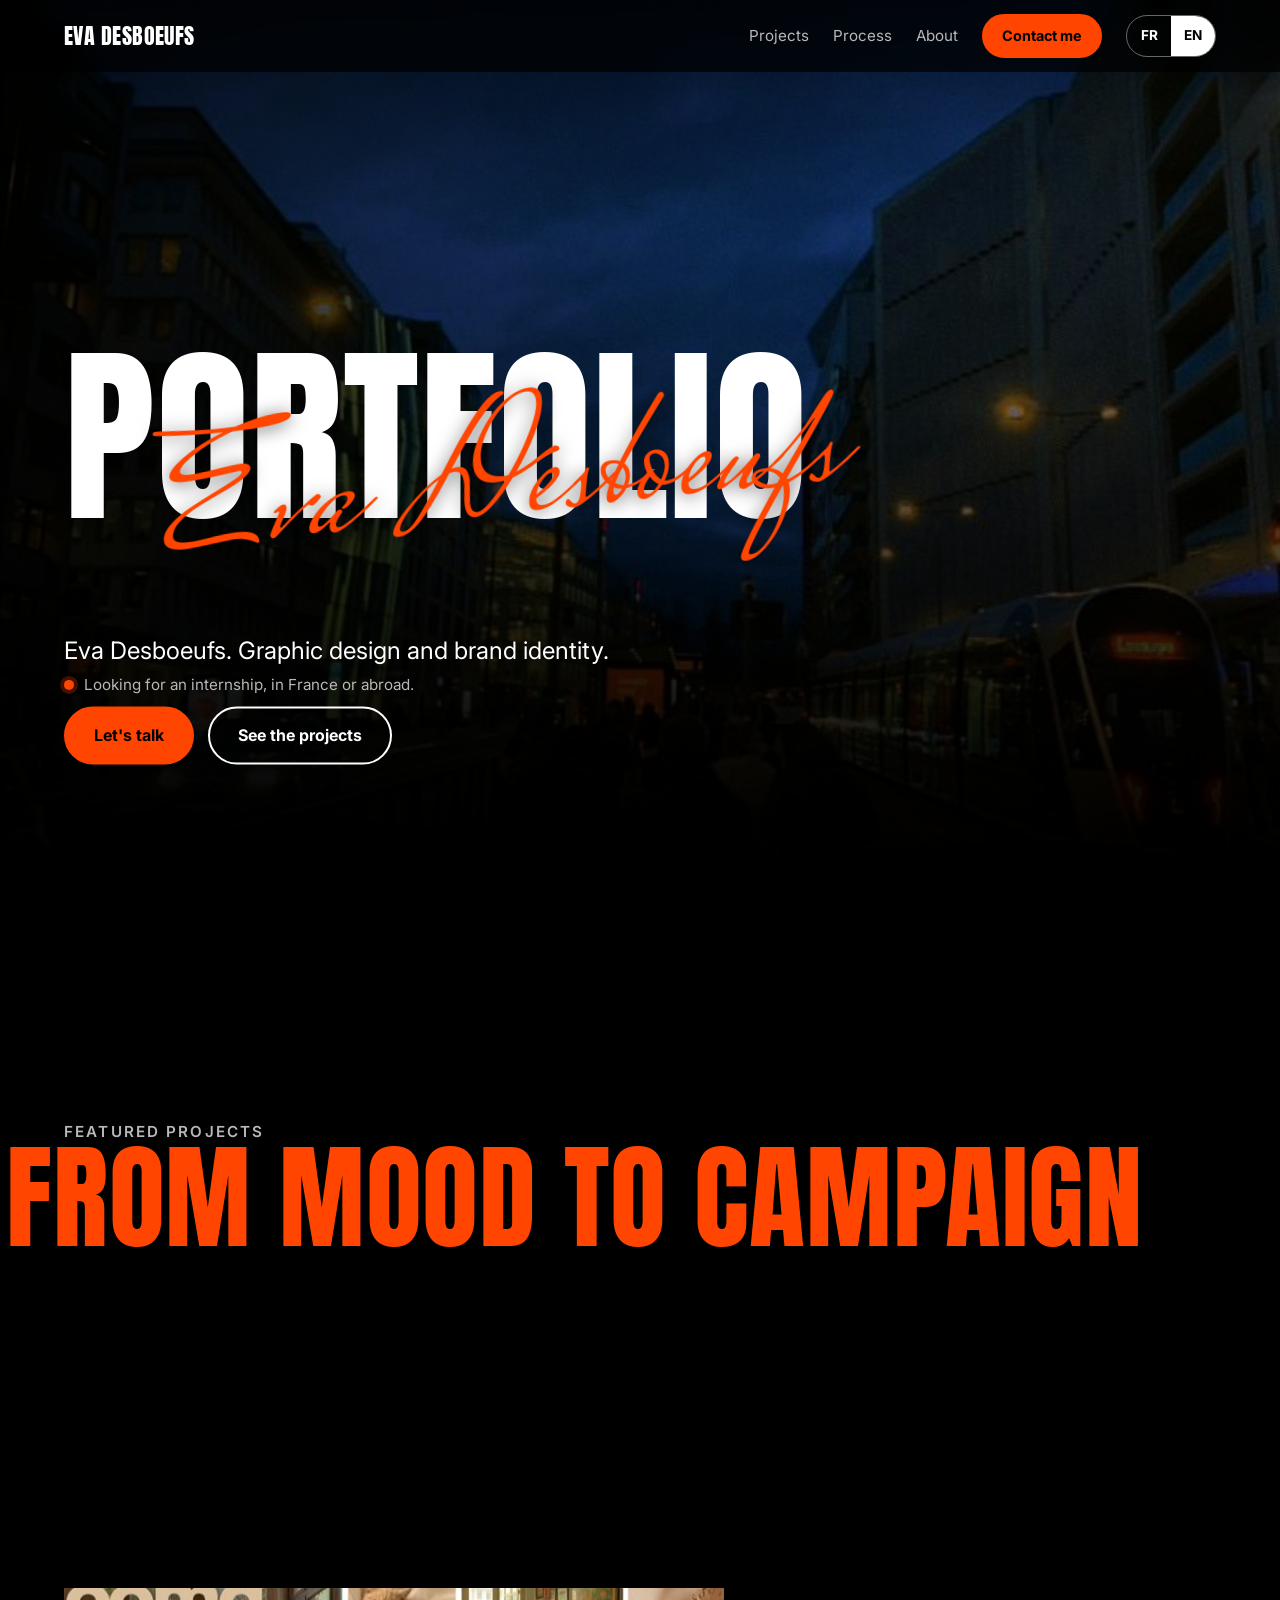
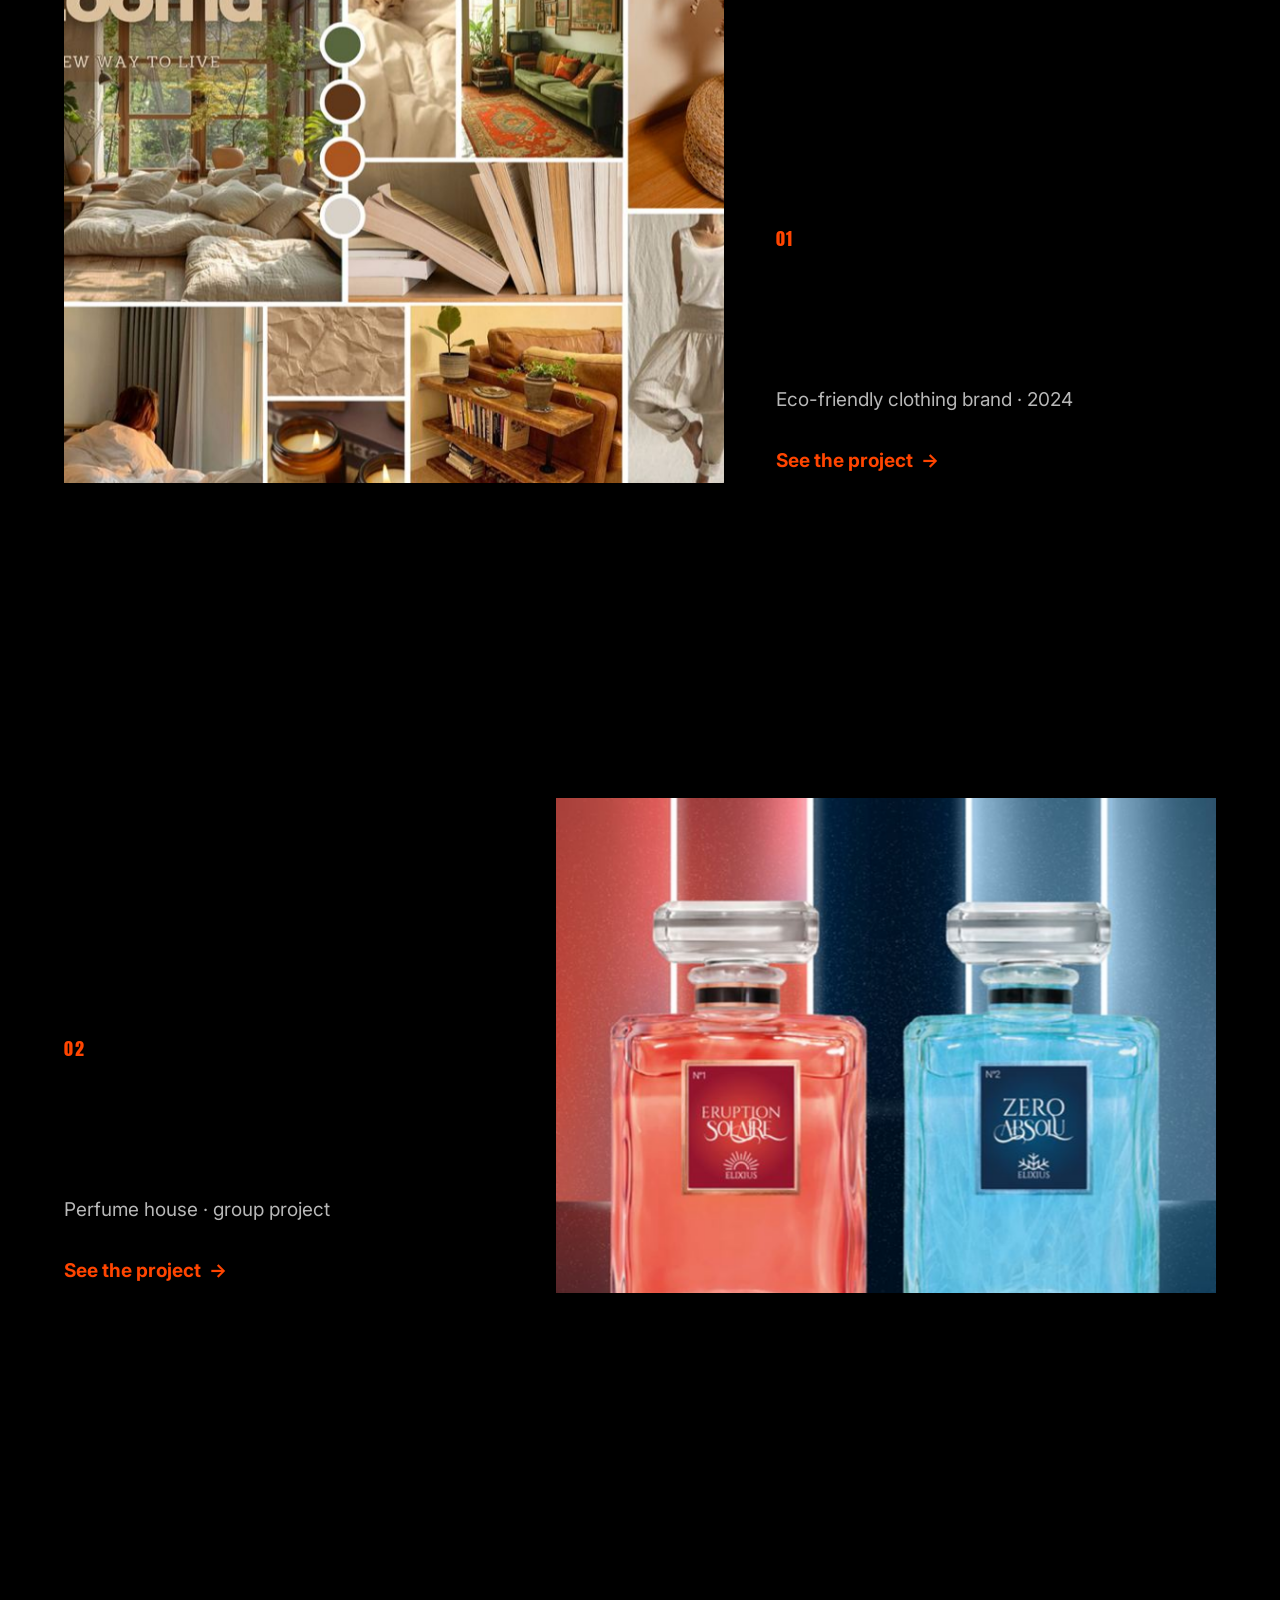
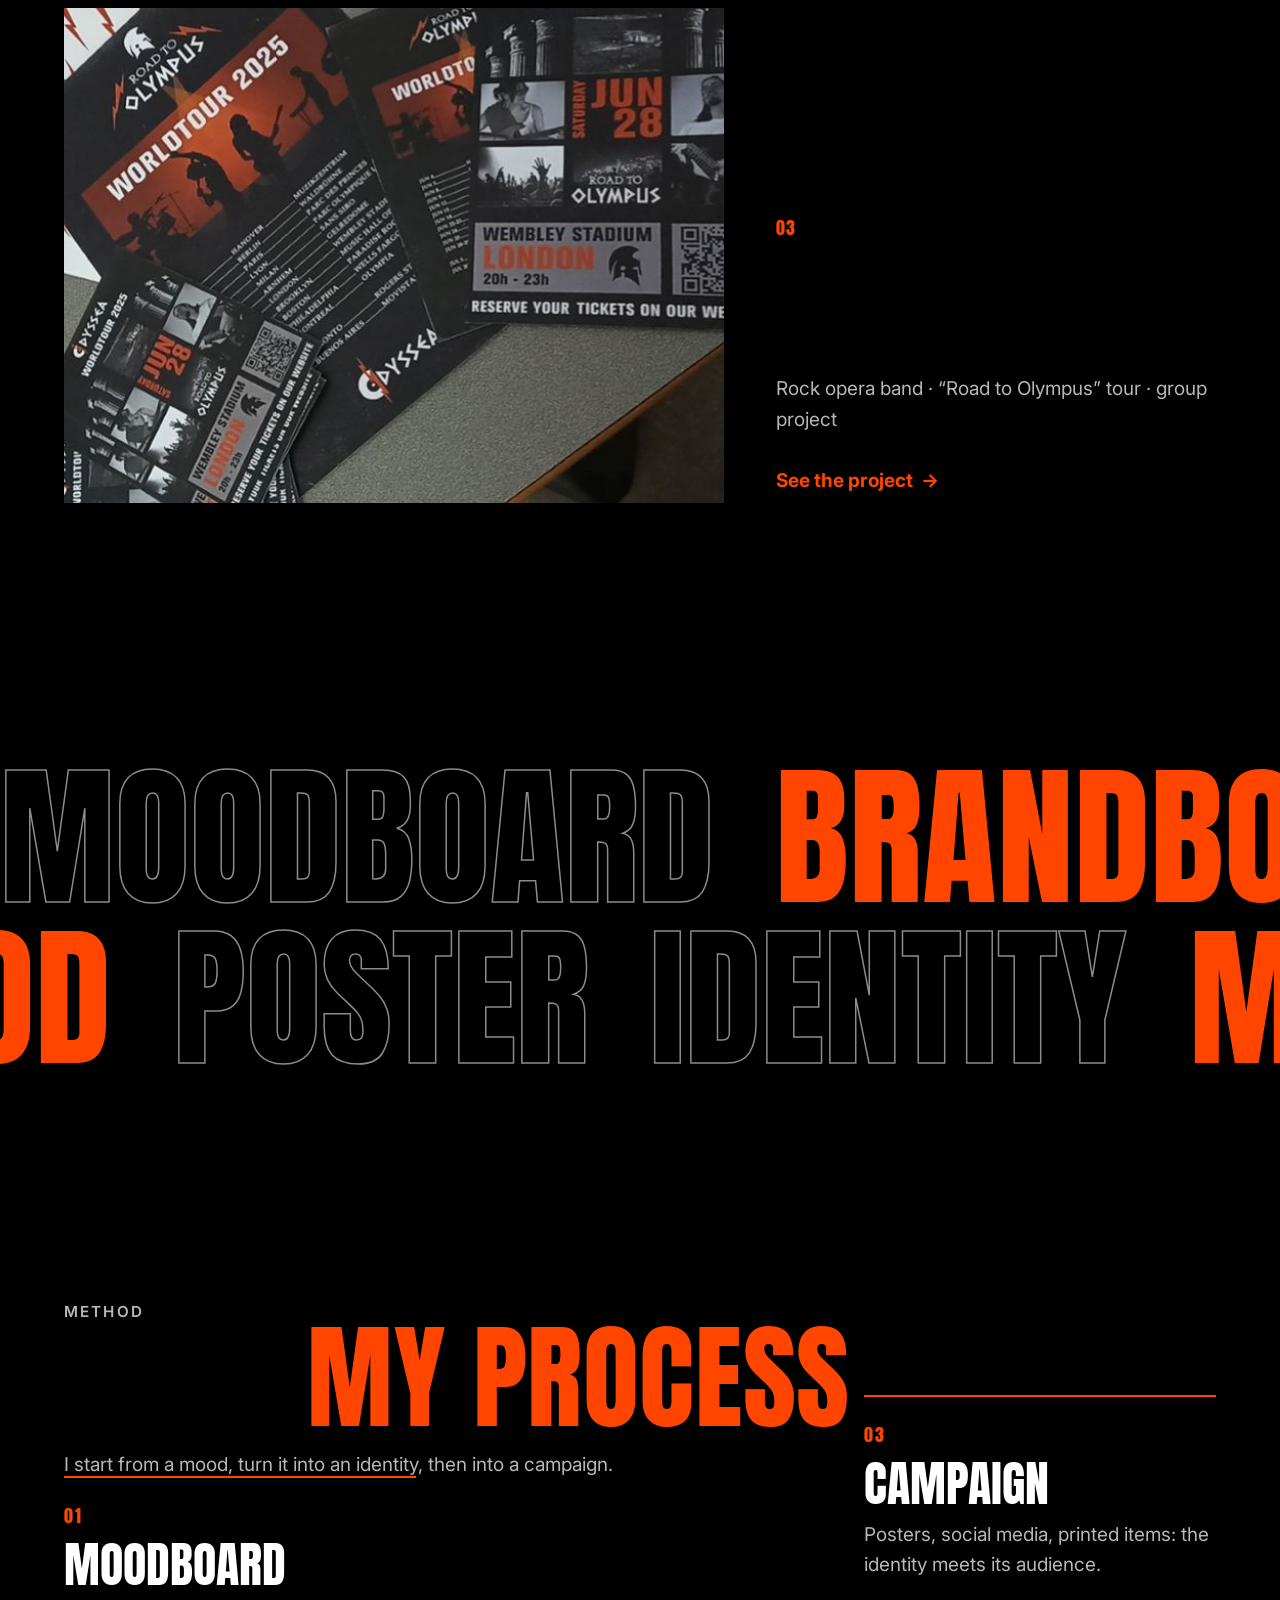
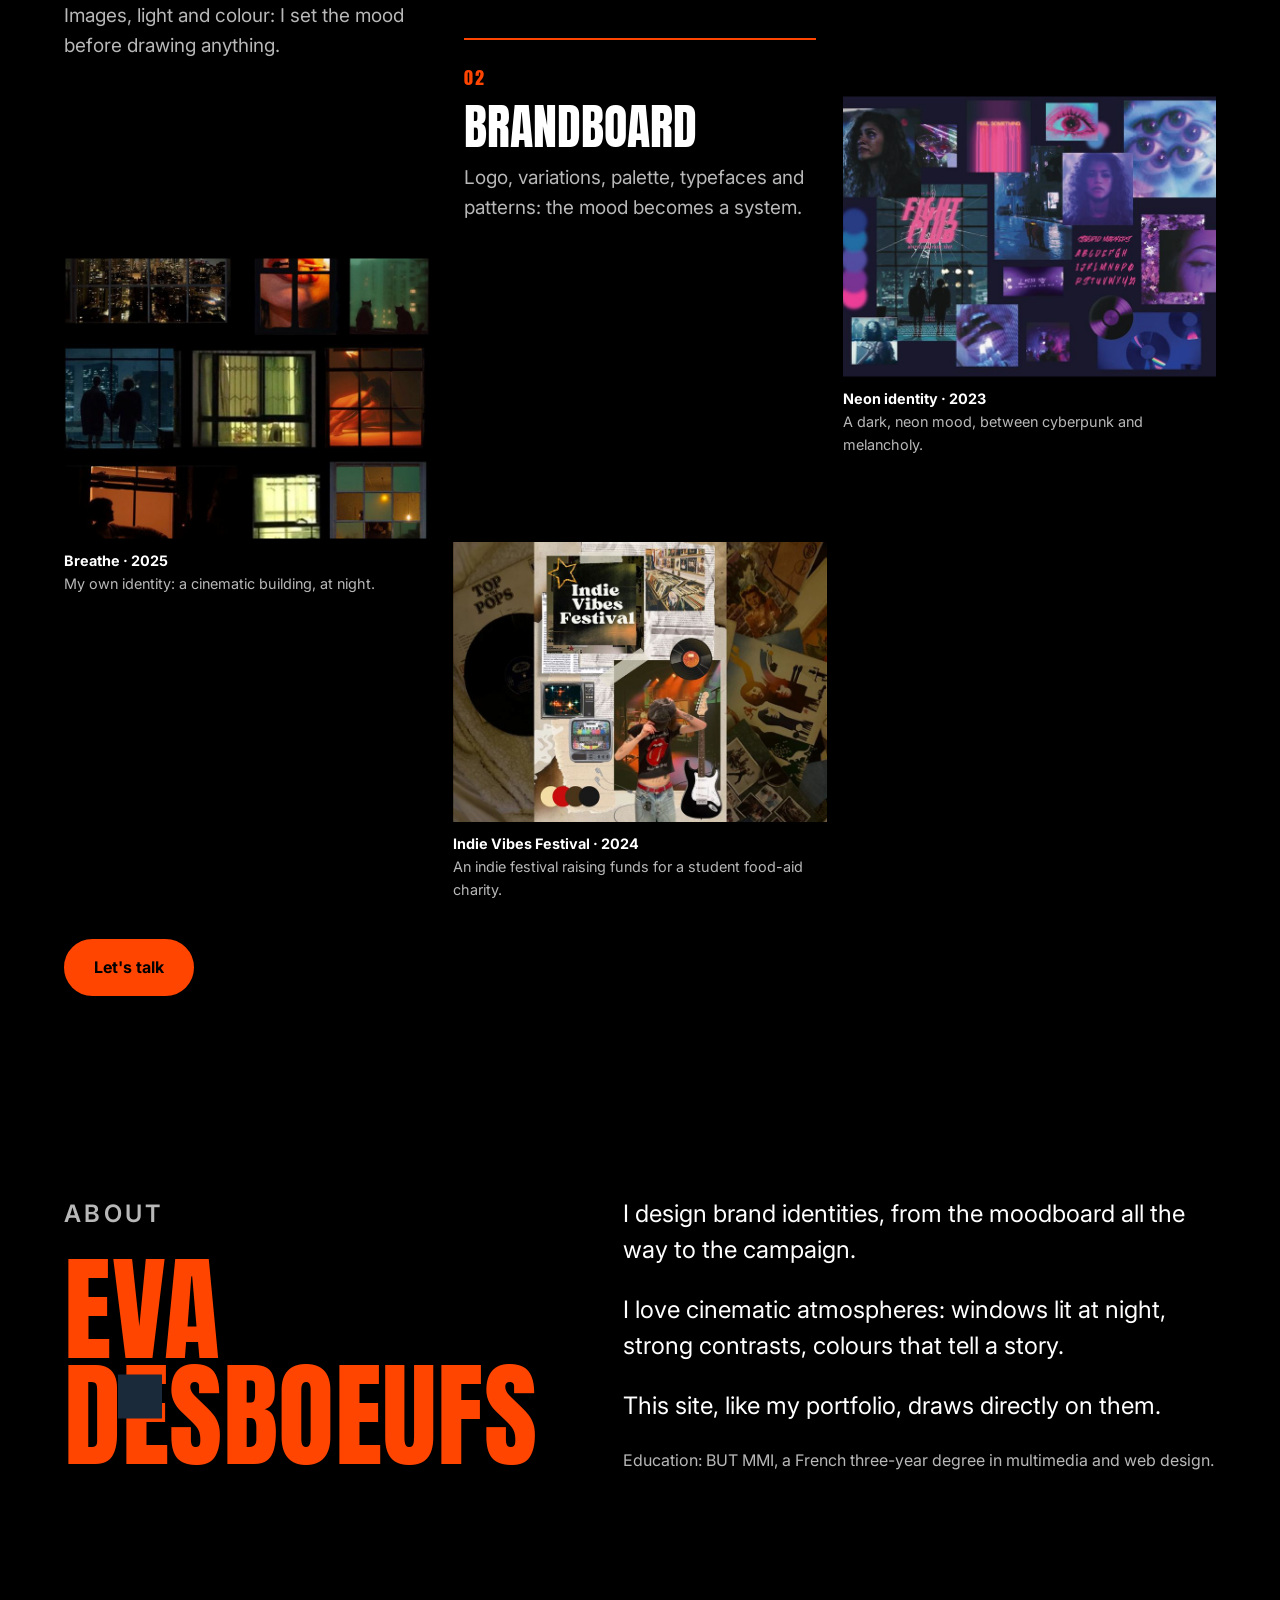
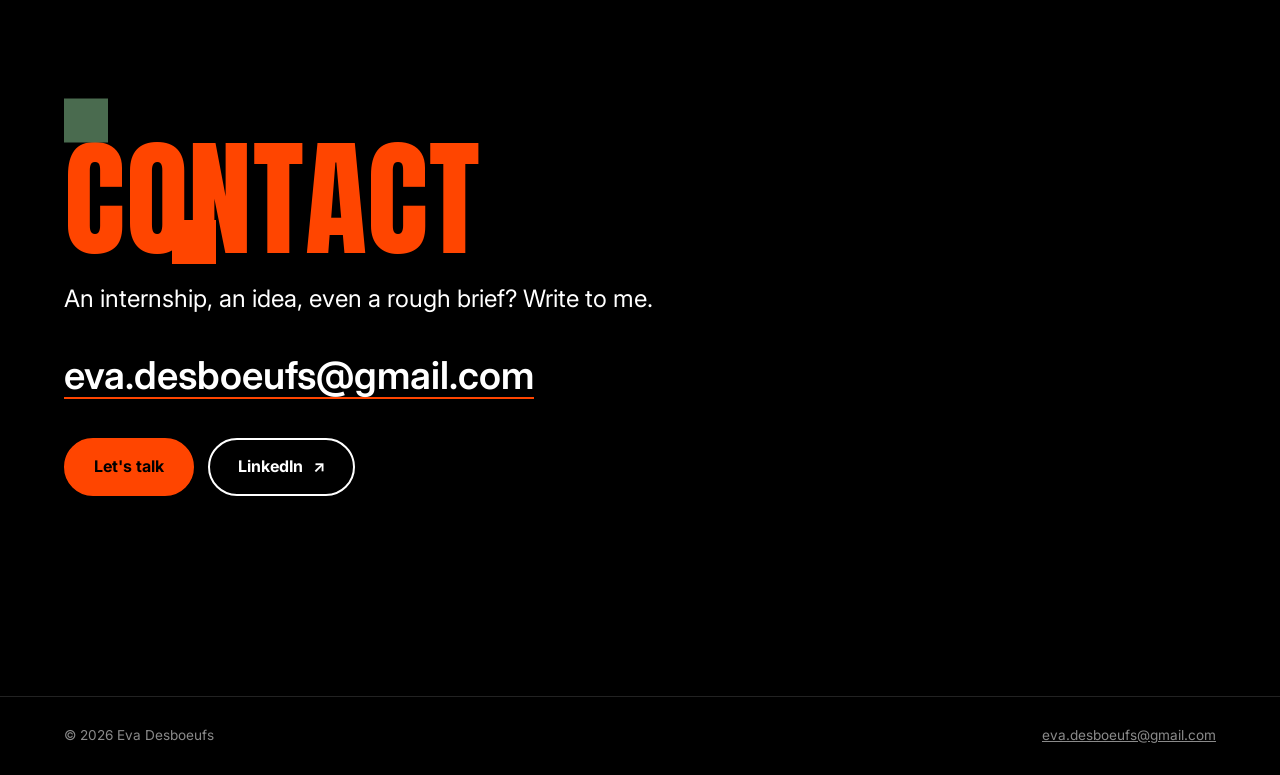
==== commit d1852d85: "Ajoute la fenêtre « Me contacter » : e-mail, téléphone et LinkedIn avec bouton copier Les boutons de" ====
--- a/en/index.html
+++ b/en/index.html
@@ -196,6 +196,7 @@
         <a class="contact__mail" href="mailto:eva.desboeufs@gmail.com">eva.desboeufs@gmail.com</a>
         <div class="contact__links">
           <a class="btn" href="mailto:eva.desboeufs@gmail.com">Let's talk</a>
+          <a class="btn btn--ghost" href="https://fr.linkedin.com/in/eva-desboeufs-7b1337314" target="_blank" rel="noopener">LinkedIn <span aria-hidden="true">↗</span></a>
           <!-- TODO: add the CV once provided:
           <a class="btn btn--ghost" href="../assets/cv/eva-desboeufs-cv-en.pdf">Download my CV</a> -->
         </div>
--- a/assets/css/style.css
+++ b/assets/css/style.css
@@ -311,6 +311,49 @@
 /* ---------- Révélation au défilement ---------- */
 .js .reveal { opacity: 0; transform: translateY(28px); transition: opacity .9s ease, transform .9s cubic-bezier(.2,.7,.2,1); }
 .js .reveal.is-visible { opacity: 1; transform: none; }
+
+/* ---------- Fenêtre « Me contacter » ---------- */
+.contact-dialog {
+  width: min(560px, calc(100% - 32px)); max-height: calc(100svh - 32px);
+  padding: clamp(28px, 5vw, 44px); margin: auto;
+  background: #0b0b0b; color: var(--white);
+  border: 1px solid #2a2a2a; border-top: 3px solid var(--orange); border-radius: 18px;
+  box-shadow: 0 30px 80px rgba(0,0,0,.7), 0 0 60px rgba(255,69,0,.15);
+  overflow: auto;
+}
+.contact-dialog::backdrop { background: rgba(0,0,0,.72); -webkit-backdrop-filter: blur(6px); backdrop-filter: blur(6px); }
+.contact-dialog[open] { animation: dialog-in .45s cubic-bezier(.2,.8,.2,1); }
+.contact-dialog[open]::backdrop { animation: fade-in .3s ease; }
+@keyframes dialog-in { from { opacity: 0; transform: translateY(24px) scale(.97); } }
+@keyframes fade-in { from { opacity: 0; } }
+.contact-dialog__close {
+  position: absolute; top: 12px; right: 12px; width: 44px; height: 44px;
+  border: 0; border-radius: 50%; background: transparent; color: var(--grey);
+  font-size: 30px; line-height: 1; cursor: pointer;
+}
+.contact-dialog__close:hover { color: var(--orange); background: #1a1a1a; }
+.contact-dialog__sign {
+  font-family: var(--font-script); color: var(--orange); font-size: 44px; line-height: 1;
+  margin: 0 0 -6px; transform: rotate(-4deg); transform-origin: left;
+}
+.contact-dialog__lead { color: var(--grey); margin: 10px 0 24px; }
+.contact-dialog__list { list-style: none; margin: 0; padding: 0; }
+.contact-dialog__list li {
+  display: grid; grid-template-columns: 1fr auto; align-items: center; gap: 6px 16px;
+  padding: 16px 0; border-top: 1px solid #222;
+}
+.contact-dialog__label {
+  grid-column: 1 / -1; font-size: .75rem; font-weight: 700; letter-spacing: .14em;
+  text-transform: uppercase; color: var(--orange);
+}
+.contact-dialog__value { font-size: clamp(16px, 2.2vw, 19px); font-weight: 600; word-break: break-all; }
+.contact-dialog__actions { display: flex; gap: 8px; }
+.contact-dialog .btn--small { min-height: 44px; padding: 8px 16px; font-size: .85rem; }
+.contact-dialog .btn.is-copied { background: var(--orange); color: var(--black); border-color: var(--orange); }
+@media (max-width: 480px) {
+  .contact-dialog__list li { grid-template-columns: 1fr; }
+  .contact-dialog__actions .btn { flex: 1; }
+}
 
 /* ---------- Mouvement : apparitions d'images ----------
    Le script ajoute .reveal-media et data-dir (up, left, right, down, center)
